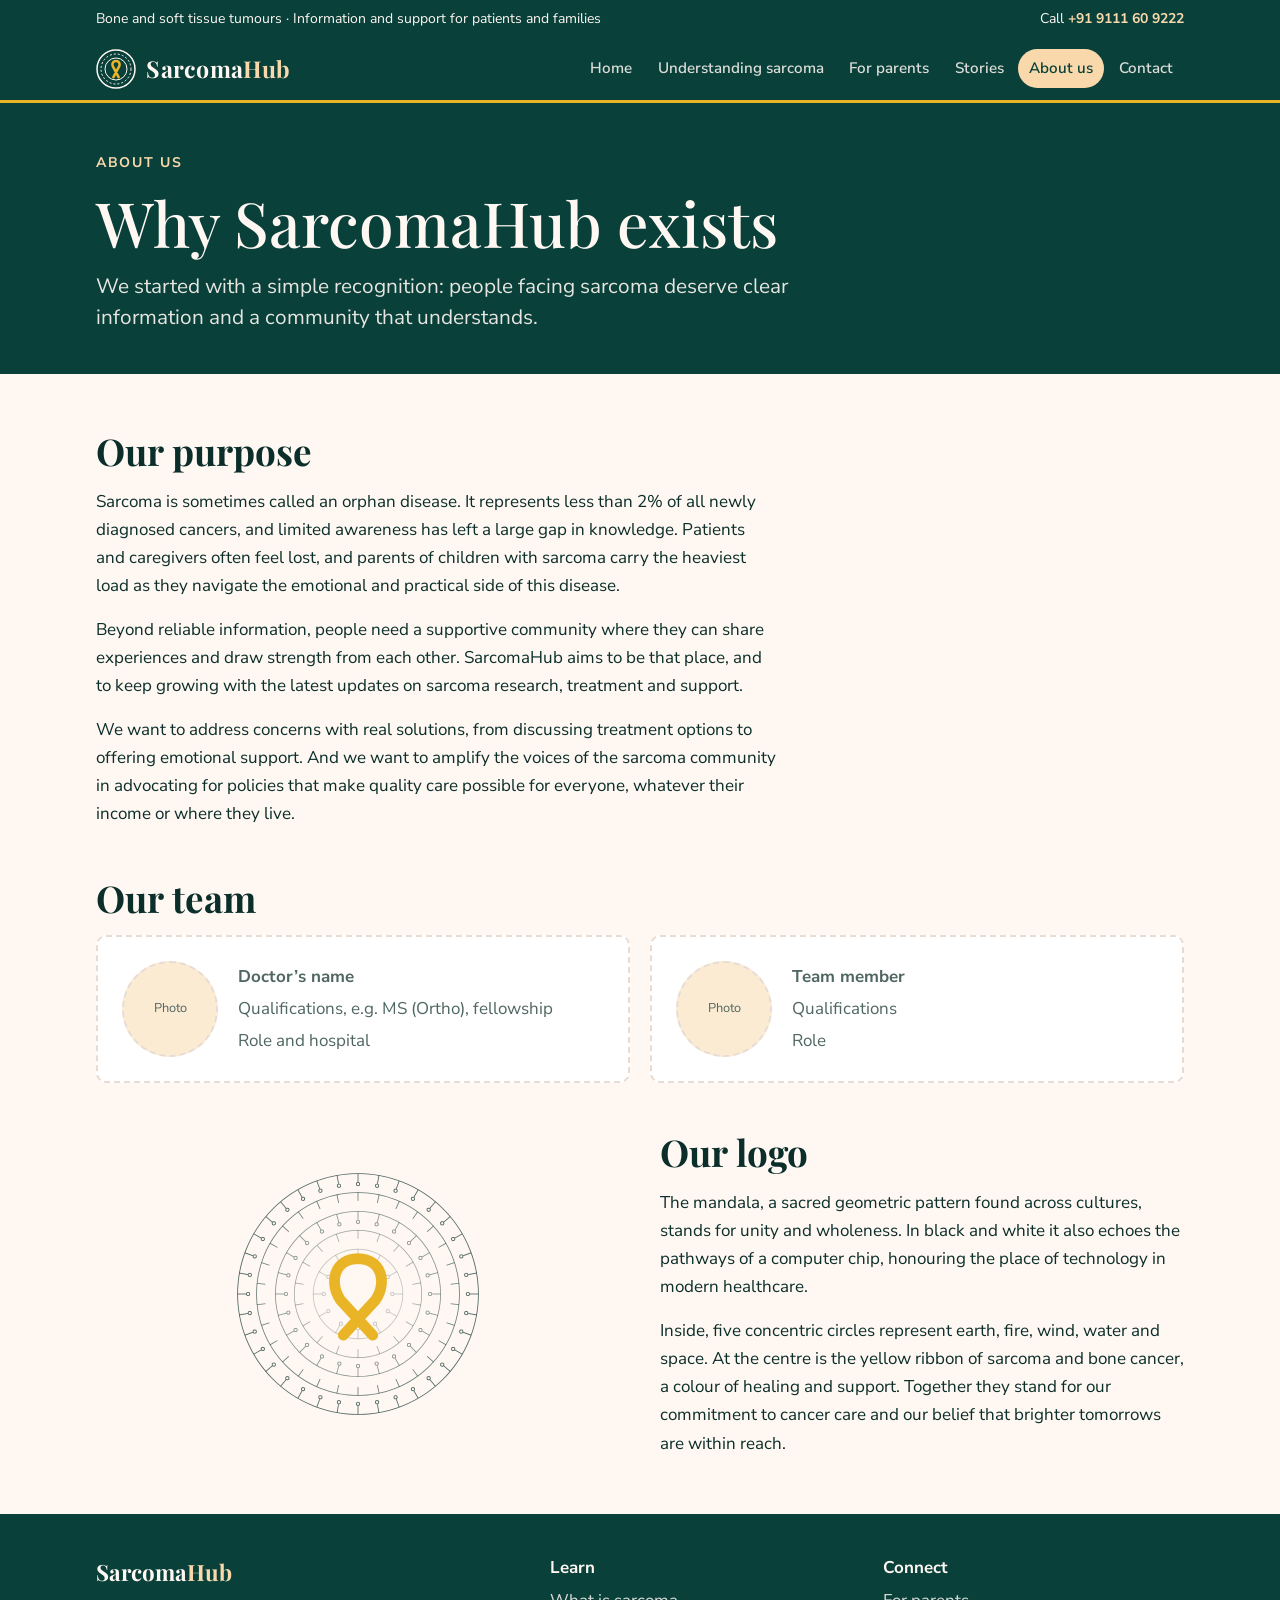
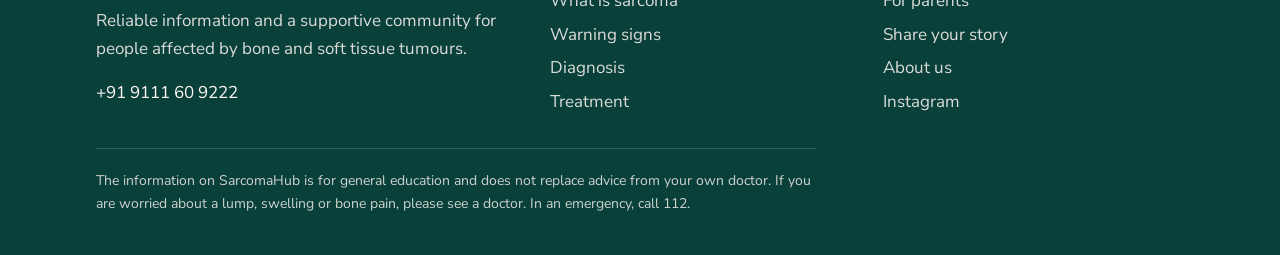
==== about/index.html @ d6d9009a "Rebuild SarcomaHub as a static site for Cloudflare Pages Six pages, SEO tags, sitemap, redirects fro" ====
<!doctype html>
<html lang="en-IN">
<head>
<meta charset="utf-8">
<meta name="viewport" content="width=device-width, initial-scale=1">
<title>About SarcomaHub</title>
<meta name="description" content="Why SarcomaHub exists, who runs it, and the meaning of our logo.">
<link rel="canonical" href="https://www.sarcomahub.com/about/">
<meta property="og:type" content="website">
<meta property="og:site_name" content="SarcomaHub">
<meta property="og:title" content="About SarcomaHub">
<meta property="og:description" content="Why SarcomaHub exists, who runs it, and the meaning of our logo.">
<meta property="og:url" content="https://www.sarcomahub.com/about/">
<meta name="twitter:card" content="summary">
<meta name="theme-color" content="#09403A">
<link rel="icon" href="/assets/favicon.svg" type="image/svg+xml">
<link rel="preconnect" href="https://fonts.googleapis.com">
<link rel="preconnect" href="https://fonts.gstatic.com" crossorigin>
<link rel="stylesheet" href="https://fonts.googleapis.com/css2?family=Playfair+Display:ital,wght@0,500;0,700;1,500&family=Nunito+Sans:opsz,wght@6..12,400;6..12,600;6..12,700&display=swap">
<link rel="stylesheet" href="/assets/style.css">
</head>
<body>
<a class="skip" href="#main">Skip to content</a>
<div class="topbar"><div class="wrap"><span>Bone and soft tissue tumours · Information and support for patients and families</span><span>Call <strong>+91 9111 60 9222</strong></span></div></div>
<header class="site">
  <div class="wrap">
    <a class="brand" href="/" aria-label="SarcomaHub home">
      <svg width="40" height="40" viewBox="0 0 40 40" aria-hidden="true">
        <circle cx="20" cy="20" r="19" fill="none" stroke="#FFF7F2" stroke-width="1.5"/>
        <circle cx="20" cy="20" r="15" fill="none" stroke="#FFF7F2" stroke-width="1" stroke-dasharray="2 2"/>
        <circle cx="20" cy="20" r="11" fill="none" stroke="#FFF7F2" stroke-width="1"/>
        <path d="M20 12c-3 0-4.2 2.6-3.3 5l5.9 11.2M20 12c3 0 4.2 2.6 3.3 5l-5.9 11.2" fill="none" stroke="#E9B425" stroke-width="2.6" stroke-linecap="round"/>
      </svg>
      <b>Sarcoma<span>Hub</span></b>
    </a>
    <button class="menu-btn" id="menuBtn" aria-expanded="false" aria-controls="mainNav">Menu</button>
    <nav class="main" id="mainNav" aria-label="Main">
      <a href="/">Home</a>
      <a href="/understanding-sarcoma/">Understanding sarcoma</a>
      <a href="/for-parents/">For parents</a>
      <a href="/stories/">Stories</a>
      <a href="/about/" aria-current="page">About us</a>
      <a href="/contact/">Contact</a>
    </nav>
  </div>
</header>
<main id="main">
<div class="pagehead"><div class="wrap">
    <span class="eyebrow">About us</span>
    <h1>Why SarcomaHub exists</h1>
    <p>We started with a simple recognition: people facing sarcoma deserve clear information and a community that understands.</p>
  </div></div>
  <section class="band"><div class="wrap stack" style="gap:3rem">
    <div class="stack read">
      <h2>Our purpose</h2>
      <p>Sarcoma is sometimes called an orphan disease. It represents less than 2% of all newly diagnosed cancers, and limited awareness has left a large gap in knowledge. Patients and caregivers often feel lost, and parents of children with sarcoma carry the heaviest load as they navigate the emotional and practical side of this disease.</p>
      <p>Beyond reliable information, people need a supportive community where they can share experiences and draw strength from each other. SarcomaHub aims to be that place, and to keep growing with the latest updates on sarcoma research, treatment and support.</p>
      <p>We want to address concerns with real solutions, from discussing treatment options to offering emotional support. And we want to amplify the voices of the sarcoma community in advocating for policies that make quality care possible for everyone, whatever their income or where they live.</p>
    </div>
    <div class="stack">
      <h2>Our team</h2>
      <div class="grid g2">
        <div class="placeholder person"><div class="avatar">Photo</div><div class="stack" style="gap:.25rem"><b>Doctor’s name</b><span>Qualifications, e.g. MS (Ortho), fellowship</span><span>Role and hospital</span></div></div>
        <div class="placeholder person"><div class="avatar">Photo</div><div class="stack" style="gap:.25rem"><b>Team member</b><span>Qualifications</span><span>Role</span></div></div>
      </div>
    </div>
    <div class="grid g2" style="align-items:center;gap:2.5rem">
      <canvas id="mandala2" width="560" height="560" style="width:100%;max-width:280px;aspect-ratio:1;justify-self:center" aria-hidden="true"></canvas>
      <div class="stack read">
        <h2>Our logo</h2>
        <p>The mandala, a sacred geometric pattern found across cultures, stands for unity and wholeness. In black and white it also echoes the pathways of a computer chip, honouring the place of technology in modern healthcare.</p>
        <p>Inside, five concentric circles represent earth, fire, wind, water and space. At the centre is the yellow ribbon of sarcoma and bone cancer, a colour of healing and support. Together they stand for our commitment to cancer care and our belief that brighter tomorrows are within reach.</p>
      </div>
    </div>
  </div></section>
</main>
<footer>
  <div class="wrap">
    <div class="stack">
      <b style="font-family:var(--display);font-size:1.4rem">Sarcoma<span style="color:var(--peach)">Hub</span></b>
      <p style="opacity:.85;max-width:40ch">Reliable information and a supportive community for people affected by bone and soft tissue tumours.</p>
      <p>+91 9111 60 9222</p>
    </div>
    <div class="links"><b>Learn</b><a href="/understanding-sarcoma/">What is sarcoma</a><a href="/understanding-sarcoma/#learn-signs">Warning signs</a><a href="/understanding-sarcoma/#learn-diagnosis">Diagnosis</a><a href="/understanding-sarcoma/#learn-treatment">Treatment</a></div>
    <div class="links"><b>Connect</b><a href="/for-parents/">For parents</a><a href="/stories/">Share your story</a><a href="/about/">About us</a><a href="https://instagram.com/sarcomahub/" target="_blank" rel="noopener">Instagram</a></div>
    <p class="disclaimer">The information on SarcomaHub is for general education and does not replace advice from your own doctor. If you are worried about a lump, swelling or bone pain, please see a doctor. In an emergency, call 112.</p>
  </div>
</footer>
<script src="/assets/site.js" defer></script>
</body>
</html>
---- assets/style.css ----
/* Layout: a calm editorial site. Deep-teal masthead, cream reading surface, one ribbon-yellow thread running through key moments. Single centered column (~68ch) for reading, wider grids for navigation. */
:root{
  --bg:#FFF7F2; --surface:#FFFFFF; --ink:#0B2E2A; --muted:#4F6662; --line:#E7DCD3;
  --teal:#09403A; --teal-2:#0F5A51; --on-teal:#FFF7F2; --peach:#F9D9AB; --peach-soft:#FCEBD3;
  --sky:#97BCC8; --ribbon:#E9B425; --ribbon-ink:#5A4300; --warn-bg:#FFF1D6;
  --display:"Playfair Display", Georgia, "Times New Roman", serif;
  --body:"Nunito Sans", "Segoe UI", system-ui, -apple-system, sans-serif;
  --step--1:.875rem; --step-0:1.0625rem; --step-1:1.3rem; --step-2:1.7rem; --step-3:2.3rem; --step-4:clamp(2.4rem,5.5vw,3.9rem);
  --r:10px;
}
@media (prefers-color-scheme: dark){ :root:not([data-theme="light"]){
  --bg:#0A1F1C; --surface:#10302B; --ink:#F3EBE3; --muted:#A9BDB8; --line:#1F453F;
  --teal:#06332E; --teal-2:#1A6157; --on-teal:#FFF7F2; --peach:#F2C98F; --peach-soft:#2B3A2F;
  --sky:#8FB8C5; --ribbon:#F0C343; --ribbon-ink:#F7DD8E; --warn-bg:#2E2A17; color-scheme:dark }}
:root[data-theme="dark"]{
  --bg:#0A1F1C; --surface:#10302B; --ink:#F3EBE3; --muted:#A9BDB8; --line:#1F453F;
  --teal:#06332E; --teal-2:#1A6157; --on-teal:#FFF7F2; --peach:#F2C98F; --peach-soft:#2B3A2F;
  --sky:#8FB8C5; --ribbon:#F0C343; --ribbon-ink:#F7DD8E; --warn-bg:#2E2A17; color-scheme:dark }

*{box-sizing:border-box}
html{-webkit-text-size-adjust:100%}
body{margin:0}
img{max-width:100%}
[hidden]{display:none!important}
body{background:var(--bg);color:var(--ink);font-family:var(--body);font-size:var(--step-0);line-height:1.65}
body::before{content:"";position:fixed;inset:0 0 auto;height:env(safe-area-inset-top,0px);z-index:10;background:var(--teal)}
a{color:inherit}
:focus-visible{outline:3px solid var(--ribbon);outline-offset:2px;border-radius:4px}
h1,h2,h3{font-family:var(--display);font-weight:700;line-height:1.15;text-wrap:balance;margin:0}
h2{font-size:var(--step-3)} h3{font-size:var(--step-1)}
p{margin:0}
.wrap{max-width:1120px;margin:0 auto;padding-left:max(16px,env(safe-area-inset-left,0px));padding-right:max(16px,env(safe-area-inset-right,0px))}
.read{max-width:68ch}
.stack{display:flex;flex-direction:column;gap:1rem}
.eyebrow{font-size:var(--step--1);font-weight:700;letter-spacing:.12em;text-transform:uppercase;color:var(--teal-2)}
@media (prefers-color-scheme: dark){:root:not([data-theme="light"]) .eyebrow{color:var(--peach)}}
:root[data-theme="dark"] .eyebrow{color:var(--peach)}
.muted{color:var(--muted)}

/* Masthead */
.topbar{background:var(--teal);color:var(--on-teal);font-size:var(--step--1)}
.topbar .wrap{display:flex;flex-wrap:wrap;gap:.25rem 1.25rem;justify-content:space-between;padding-block:.45rem}
.topbar strong{color:var(--peach)}
header.site{position:sticky;top:env(safe-area-inset-top,0px);z-index:5;background:var(--teal);color:var(--on-teal);border-bottom:3px solid var(--ribbon)}
header.site .wrap{display:flex;align-items:center;gap:1rem;padding-block:.7rem}
.brand{display:flex;align-items:center;gap:.65rem;text-decoration:none;margin-right:auto}
.brand b{font-family:var(--display);font-size:1.45rem;font-weight:700;letter-spacing:.01em}
.brand b span{color:var(--peach)}
nav.main{display:flex;gap:.2rem;flex-wrap:wrap}
nav.main a{text-decoration:none;padding:.45rem .7rem;border-radius:999px;font-weight:600;font-size:.95rem;color:var(--on-teal);opacity:.86}
nav.main a:hover{opacity:1;background:rgba(255,255,255,.08)}
nav.main a[aria-current="page"]{background:var(--peach);color:#09403A;opacity:1}
.menu-btn{display:none;background:none;border:1px solid rgba(255,255,255,.35);color:var(--on-teal);border-radius:8px;padding:.4rem .7rem;font:inherit;font-weight:700;cursor:pointer}
@media (max-width:860px){
  .menu-btn{display:block}
  nav.main{display:none;position:absolute;left:0;right:0;top:100%;background:var(--teal);flex-direction:column;padding:.5rem max(16px,env(safe-area-inset-right,0px)) 1rem max(16px,env(safe-area-inset-left,0px));border-bottom:3px solid var(--ribbon)}
  nav.main.open{display:flex}
  nav.main a{padding:.7rem .8rem}
}

/* Buttons */
.btn{display:inline-flex;align-items:center;gap:.5rem;padding:.8rem 1.25rem;border-radius:999px;font-weight:700;text-decoration:none;border:2px solid transparent;cursor:pointer;font:inherit;font-weight:700}
.btn.primary{background:var(--peach);color:#09403A}
.btn.primary:hover{background:#FBE3C0}
.btn.ghost{border-color:currentColor;background:transparent;color:inherit}
.btn.dark{background:var(--teal);color:var(--on-teal)}
.row{display:flex;flex-wrap:wrap;gap:.75rem;align-items:center}

/* Hero */
.hero{background:var(--teal);color:var(--on-teal);position:relative;overflow:hidden}
.hero .wrap{display:grid;grid-template-columns:1.25fr .75fr;gap:2.5rem;align-items:center;padding-block:4rem 4.5rem}
.hero h1{font-size:var(--step-4);font-weight:500;letter-spacing:-.01em}
.hero h1 em{font-style:italic;color:var(--peach)}
.hero .lede{font-size:var(--step-1);line-height:1.5;max-width:34ch;opacity:.92}
.hero canvas{width:100%;max-width:340px;aspect-ratio:1;justify-self:center}
@media (max-width:760px){.hero .wrap{grid-template-columns:1fr;padding-block:2.5rem 3rem}.hero canvas{max-width:200px;order:-1}}

section.band{padding-block:3.5rem}
section.band.alt{background:var(--peach-soft)}
.grid{display:grid;gap:1.25rem}
.g3{grid-template-columns:repeat(3,minmax(0,1fr))}
.g2{grid-template-columns:repeat(2,minmax(0,1fr))}
@media (max-width:860px){.g3{grid-template-columns:repeat(2,minmax(0,1fr))}}
@media (max-width:600px){.g3,.g2{grid-template-columns:1fr}}

.path{display:flex;flex-direction:column;gap:.6rem;padding:1.5rem;background:var(--surface);border:1px solid var(--line);border-radius:var(--r);text-decoration:none;min-width:0;transition:border-color .15s, transform .15s}
.path:hover{border-color:var(--teal-2);transform:translateY(-2px)}
.path .who{font-size:var(--step--1);font-weight:700;color:var(--muted);text-transform:uppercase;letter-spacing:.1em}
.path .go{margin-top:auto;font-weight:700;color:var(--teal-2)}
@media (prefers-color-scheme: dark){:root:not([data-theme="light"]) .path .go{color:var(--peach)}}
:root[data-theme="dark"] .path .go{color:var(--peach)}

/* Warning signs: the one loud element */
.signs{background:var(--warn-bg);border:2px solid var(--ribbon);border-radius:var(--r);padding:clamp(1.25rem,3vw,2.25rem);display:grid;grid-template-columns:auto 1fr;gap:1.5rem 2rem;align-items:start}
.signs .big{font-family:var(--display);font-size:clamp(3.5rem,9vw,5.5rem);line-height:.9;color:var(--ribbon-ink)}
.signs .big small{display:block;font-family:var(--body);font-size:var(--step--1);letter-spacing:.1em;text-transform:uppercase;font-weight:700;margin-top:1rem;line-height:1.3}
.signs ul{margin:0;padding-left:1.1rem;display:grid;gap:.35rem}
@media (max-width:600px){.signs{grid-template-columns:1fr}}

.callout{border-left:4px solid var(--ribbon);padding:.25rem 0 .25rem 1.1rem}
.quote{font-family:var(--display);font-style:italic;font-size:var(--step-2);line-height:1.35;max-width:30ch}

/* Info page */
.subnav{display:flex;gap:.5rem;flex-wrap:wrap;margin-block:1.5rem 0}
.subnav a{font-size:.95rem;padding:.4rem .85rem;border:1px solid var(--line);border-radius:999px;text-decoration:none;background:var(--surface)}
.subnav a:hover{border-color:var(--teal-2)}
article.info{display:flex;flex-direction:column;gap:3rem}
article.info section{display:flex;flex-direction:column;gap:1rem;scroll-margin-top:5.5rem}
.types{display:grid;grid-template-columns:repeat(2,minmax(0,1fr));gap:1rem}
@media (max-width:600px){.types{grid-template-columns:1fr}}
.type{background:var(--surface);border:1px solid var(--line);border-radius:var(--r);padding:1.1rem 1.25rem;min-width:0}
.type h4{margin:0 0 .25rem;font-size:1.05rem}
.type p{font-size:.97rem;color:var(--muted)}
ol.steps{list-style:none;margin:0;padding:0;display:flex;flex-direction:column;gap:0;counter-reset:s}
ol.steps li{counter-increment:s;display:grid;grid-template-columns:2.6rem 1fr;gap:1rem;padding-bottom:1.25rem;position:relative}
ol.steps li::before{content:counter(s);width:2.6rem;height:2.6rem;border-radius:50%;background:var(--teal);color:var(--on-teal);display:grid;place-items:center;font-weight:700;font-family:var(--display);font-size:1.15rem}
ol.steps li:not(:last-child)::after{content:"";position:absolute;left:1.27rem;top:2.8rem;bottom:.2rem;width:2px;background:var(--line)}
ol.steps b{display:block}
table.tx{width:100%;border-collapse:collapse;font-size:.97rem}
.tablewrap{overflow-x:auto;border:1px solid var(--line);border-radius:var(--r);background:var(--surface)}
table.tx th,table.tx td{text-align:left;padding:.8rem 1rem;border-bottom:1px solid var(--line);vertical-align:top}
table.tx th{font-size:var(--step--1);letter-spacing:.08em;text-transform:uppercase;color:var(--muted)}
table.tx tr:last-child td{border-bottom:0}

.faq details{border-bottom:1px solid var(--line);padding-block:.9rem}
.faq summary{cursor:pointer;font-weight:700;list-style:none;display:flex;justify-content:space-between;gap:1rem}
.faq summary::after{content:"+";font-size:1.3rem;line-height:1;color:var(--teal-2)}
.faq details[open] summary::after{content:"–"}
.faq details p{margin-top:.6rem;color:var(--muted)}

.placeholder{border:2px dashed var(--line);border-radius:var(--r);padding:1.5rem;color:var(--muted);background:var(--surface)}
.person{display:grid;grid-template-columns:96px 1fr;gap:1.25rem;align-items:center}
.avatar{width:96px;height:96px;border-radius:50%;background:var(--peach-soft);border:2px dashed var(--line);display:grid;place-items:center;font-size:.8rem;color:var(--muted);text-align:center}

form.contact{display:grid;gap:1rem;background:var(--surface);border:1px solid var(--line);border-radius:var(--r);padding:1.5rem}
form.contact label{display:grid;gap:.35rem;font-weight:600;font-size:.95rem}
form.contact input,form.contact select,form.contact textarea{font:inherit;padding:.7rem .85rem;border:1px solid var(--line);border-radius:8px;background:var(--bg);color:var(--ink);width:100%}
form.contact textarea{min-height:130px;resize:vertical}
.note{font-size:var(--step--1);color:var(--muted)}
.ok{background:var(--peach-soft);border-radius:8px;padding:.9rem 1rem}
.phone{font-family:var(--display);font-size:var(--step-2);user-select:all}

footer{background:var(--teal);color:var(--on-teal);margin-top:0}
footer .wrap{padding-block:2.5rem;display:grid;grid-template-columns:1.4fr 1fr 1fr;gap:2rem}
footer a{text-decoration:none;opacity:.85} footer a:hover{opacity:1;text-decoration:underline}
footer .links{display:grid;gap:.35rem}
footer .disclaimer{grid-column:1/-1;border-top:1px solid rgba(255,255,255,.18);padding-top:1.25rem;font-size:var(--step--1);opacity:.8;max-width:90ch}
@media (max-width:760px){footer .wrap{grid-template-columns:1fr}}

@media (prefers-reduced-motion:reduce){.path{transition:none}}
.pagehead{background:var(--teal);color:var(--on-teal)}
.pagehead .wrap{padding-block:3rem 2.5rem;display:flex;flex-direction:column;gap:.8rem}
.pagehead h1{font-size:var(--step-4);font-weight:500}
.pagehead p{max-width:60ch;font-size:var(--step-1);line-height:1.5;opacity:.9}
.pagehead .eyebrow{color:var(--peach)}

.formmsg{border-radius:8px;padding:.9rem 1rem}.formmsg.ok{background:var(--peach-soft)}.formmsg.err{background:var(--warn-bg)}
.skip{position:absolute;left:-999px;top:0;background:var(--peach);color:#09403A;padding:.6rem 1rem;z-index:20}.skip:focus{left:16px}
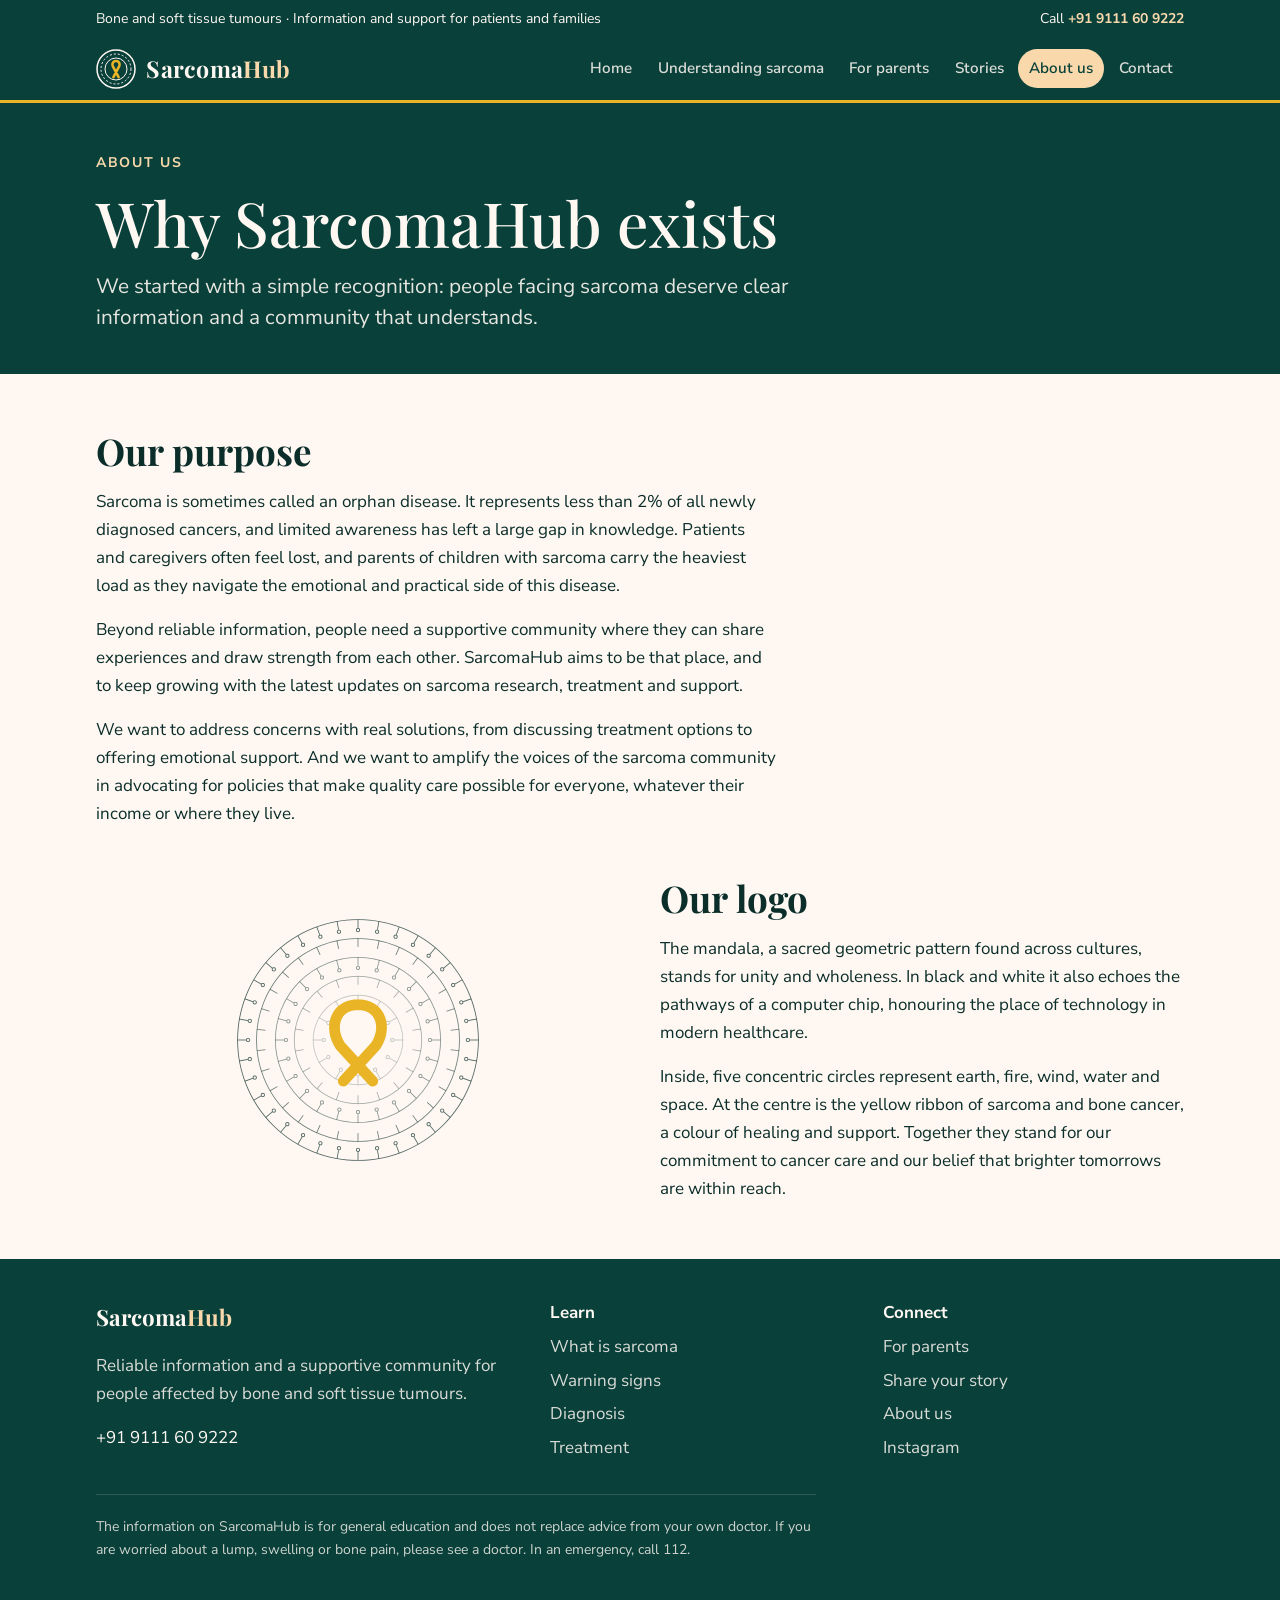
==== commit 6c7c4235: "Hide placeholder sections until real details are added Team, stories, parents' local support, contac" ====
--- a/about/index.html
+++ b/about/index.html
@@ -57,7 +57,7 @@
       <p>Beyond reliable information, people need a supportive community where they can share experiences and draw strength from each other. SarcomaHub aims to be that place, and to keep growing with the latest updates on sarcoma research, treatment and support.</p>
       <p>We want to address concerns with real solutions, from discussing treatment options to offering emotional support. And we want to amplify the voices of the sarcoma community in advocating for policies that make quality care possible for everyone, whatever their income or where they live.</p>
     </div>
-    <div class="stack">
+    <div class="stack" hidden data-todo="team details">
       <h2>Our team</h2>
       <div class="grid g2">
         <div class="placeholder person"><div class="avatar">Photo</div><div class="stack" style="gap:.25rem"><b>Doctor’s name</b><span>Qualifications, e.g. MS (Ortho), fellowship</span><span>Role and hospital</span></div></div>
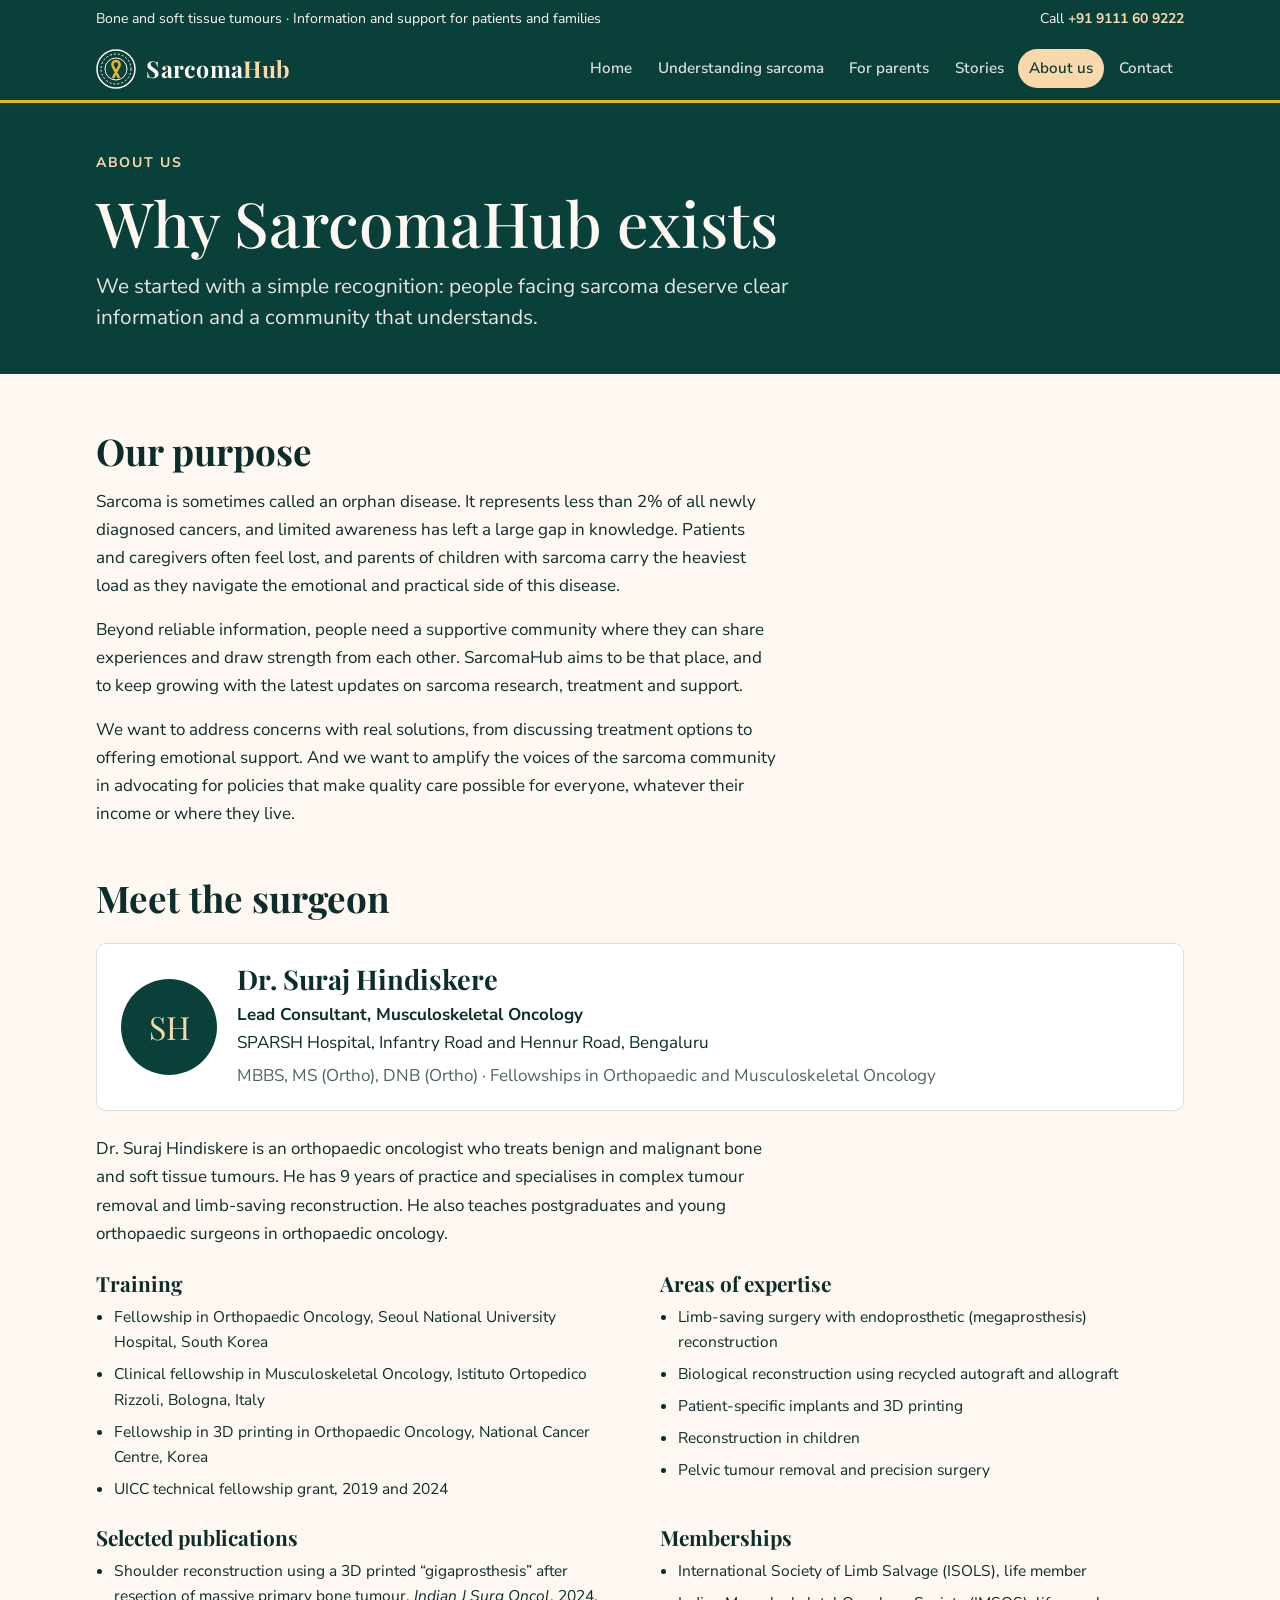
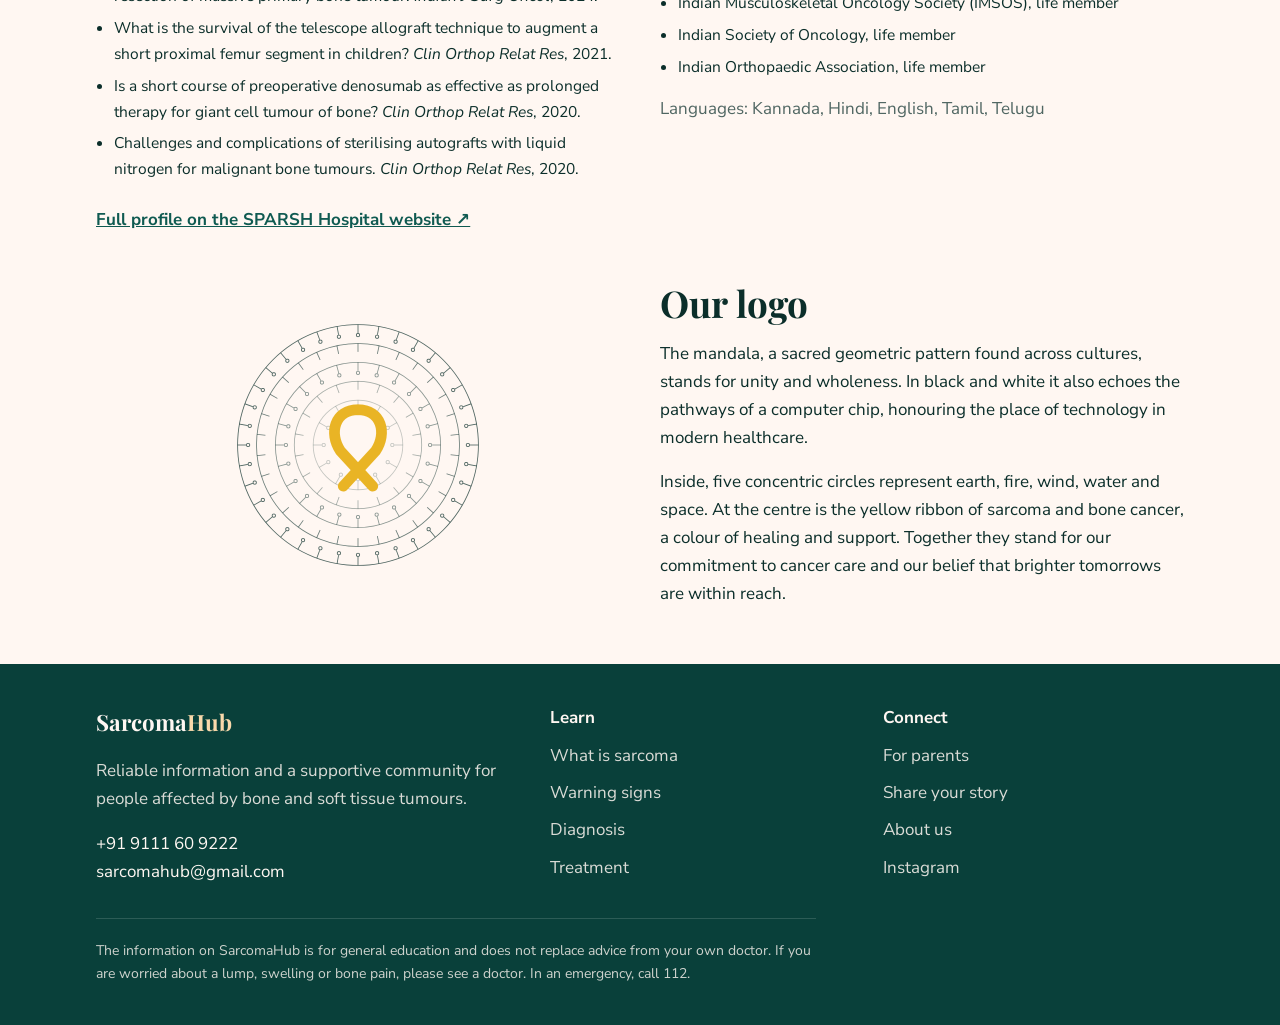
==== commit 04c1165f: "Add surgeon profile, contact details and hide site from search for now About: Dr. Suraj Hindiskere's" ====
--- a/about/index.html
+++ b/about/index.html
@@ -3,6 +3,7 @@
 <head>
 <meta charset="utf-8">
 <meta name="viewport" content="width=device-width, initial-scale=1">
+<meta name="robots" content="noindex"><!-- remove when ready for Google -->
 <title>About SarcomaHub</title>
 <meta name="description" content="Why SarcomaHub exists, who runs it, and the meaning of our logo.">
 <link rel="canonical" href="https://www.sarcomahub.com/about/">
@@ -57,13 +58,59 @@
       <p>Beyond reliable information, people need a supportive community where they can share experiences and draw strength from each other. SarcomaHub aims to be that place, and to keep growing with the latest updates on sarcoma research, treatment and support.</p>
       <p>We want to address concerns with real solutions, from discussing treatment options to offering emotional support. And we want to amplify the voices of the sarcoma community in advocating for policies that make quality care possible for everyone, whatever their income or where they live.</p>
     </div>
-    <div class="stack" hidden data-todo="team details">
-      <h2>Our team</h2>
-      <div class="grid g2">
-        <div class="placeholder person"><div class="avatar">Photo</div><div class="stack" style="gap:.25rem"><b>Doctor’s name</b><span>Qualifications, e.g. MS (Ortho), fellowship</span><span>Role and hospital</span></div></div>
-        <div class="placeholder person"><div class="avatar">Photo</div><div class="stack" style="gap:.25rem"><b>Team member</b><span>Qualifications</span><span>Role</span></div></div>
+    <section class="stack" id="surgeon" style="gap:1.5rem">
+      <h2>Meet the surgeon</h2>
+      <div class="person-card">
+        <div class="avatar big" aria-hidden="true">SH</div>
+        <div class="stack" style="gap:.35rem;min-width:0">
+          <h3 style="font-size:var(--step-2)">Dr. Suraj Hindiskere</h3>
+          <p><b>Lead Consultant, Musculoskeletal Oncology</b><br>SPARSH Hospital, Infantry Road and Hennur Road, Bengaluru</p>
+          <p class="muted">MBBS, MS (Ortho), DNB (Ortho) · Fellowships in Orthopaedic and Musculoskeletal Oncology</p>
+        </div>
       </div>
-    </div>
+      <p class="read">Dr. Suraj Hindiskere is an orthopaedic oncologist who treats benign and malignant bone and soft tissue tumours. He has 9 years of practice and specialises in complex tumour removal and limb-saving reconstruction. He also teaches postgraduates and young orthopaedic surgeons in orthopaedic oncology.</p>
+      <div class="grid g2" style="gap:1.5rem 2.5rem">
+        <div class="stack" style="gap:.5rem">
+          <h3>Training</h3>
+          <ul class="facts">
+            <li>Fellowship in Orthopaedic Oncology, Seoul National University Hospital, South Korea</li>
+            <li>Clinical fellowship in Musculoskeletal Oncology, Istituto Ortopedico Rizzoli, Bologna, Italy</li>
+            <li>Fellowship in 3D printing in Orthopaedic Oncology, National Cancer Centre, Korea</li>
+            <li>UICC technical fellowship grant, 2019 and 2024</li>
+          </ul>
+        </div>
+        <div class="stack" style="gap:.5rem">
+          <h3>Areas of expertise</h3>
+          <ul class="facts">
+            <li>Limb-saving surgery with endoprosthetic (megaprosthesis) reconstruction</li>
+            <li>Biological reconstruction using recycled autograft and allograft</li>
+            <li>Patient-specific implants and 3D printing</li>
+            <li>Reconstruction in children</li>
+            <li>Pelvic tumour removal and precision surgery</li>
+          </ul>
+        </div>
+        <div class="stack" style="gap:.5rem">
+          <h3>Selected publications</h3>
+          <ul class="facts">
+            <li>Shoulder reconstruction using a 3D printed “gigaprosthesis” after resection of massive primary bone tumour. <i>Indian J Surg Oncol</i>, 2024.</li>
+            <li>What is the survival of the telescope allograft technique to augment a short proximal femur segment in children? <i>Clin Orthop Relat Res</i>, 2021.</li>
+            <li>Is a short course of preoperative denosumab as effective as prolonged therapy for giant cell tumour of bone? <i>Clin Orthop Relat Res</i>, 2020.</li>
+            <li>Challenges and complications of sterilising autografts with liquid nitrogen for malignant bone tumours. <i>Clin Orthop Relat Res</i>, 2020.</li>
+          </ul>
+        </div>
+        <div class="stack" style="gap:.5rem">
+          <h3>Memberships</h3>
+          <ul class="facts">
+            <li>International Society of Limb Salvage (ISOLS), life member</li>
+            <li>Indian Musculoskeletal Oncology Society (IMSOS), life member</li>
+            <li>Indian Society of Oncology, life member</li>
+            <li>Indian Orthopaedic Association, life member</li>
+          </ul>
+          <p class="muted" style="margin-top:.5rem">Languages: Kannada, Hindi, English, Tamil, Telugu</p>
+        </div>
+      </div>
+      <p><a class="textlink" href="https://www.sparshhospital.com/doctors/dr-suraj-hindiskere/" target="_blank" rel="noopener">Full profile on the SPARSH Hospital website ↗</a></p>
+    </section>
     <div class="grid g2" style="align-items:center;gap:2.5rem">
       <canvas id="mandala2" width="560" height="560" style="width:100%;max-width:280px;aspect-ratio:1;justify-self:center" aria-hidden="true"></canvas>
       <div class="stack read">
@@ -79,7 +126,7 @@
     <div class="stack">
       <b style="font-family:var(--display);font-size:1.4rem">Sarcoma<span style="color:var(--peach)">Hub</span></b>
       <p style="opacity:.85;max-width:40ch">Reliable information and a supportive community for people affected by bone and soft tissue tumours.</p>
-      <p>+91 9111 60 9222</p>
+      <p>+91 9111 60 9222<br>sarcomahub@gmail.com</p>
     </div>
     <div class="links"><b>Learn</b><a href="/understanding-sarcoma/">What is sarcoma</a><a href="/understanding-sarcoma/#learn-signs">Warning signs</a><a href="/understanding-sarcoma/#learn-diagnosis">Diagnosis</a><a href="/understanding-sarcoma/#learn-treatment">Treatment</a></div>
     <div class="links"><b>Connect</b><a href="/for-parents/">For parents</a><a href="/stories/">Share your story</a><a href="/about/">About us</a><a href="https://instagram.com/sarcomahub/" target="_blank" rel="noopener">Instagram</a></div>
--- a/assets/style.css
+++ b/assets/style.css
@@ -156,3 +156,13 @@
 
 .formmsg{border-radius:8px;padding:.9rem 1rem}.formmsg.ok{background:var(--peach-soft)}.formmsg.err{background:var(--warn-bg)}
 .skip{position:absolute;left:-999px;top:0;background:var(--peach);color:#09403A;padding:.6rem 1rem;z-index:20}.skip:focus{left:16px}
+
+.person-card{display:grid;grid-template-columns:auto 1fr;gap:1.25rem;align-items:center;background:var(--surface);border:1px solid var(--line);border-radius:var(--r);padding:1.25rem 1.5rem}
+.avatar.big{width:96px;height:96px;border:0;background:var(--teal);color:var(--peach);font-family:var(--display);font-size:2rem}
+ul.facts{margin:0;padding-left:1.1rem;display:grid;gap:.4rem;font-size:.97rem}
+.textlink{color:var(--teal-2);font-weight:700}
+.email{font-size:var(--step-1);user-select:all;word-break:break-all}
+.where{background:var(--surface);border:1px solid var(--line);border-radius:var(--r);padding:1.5rem}
+@media (prefers-color-scheme: dark){:root:not([data-theme="light"]) .textlink{color:var(--peach)}}
+:root[data-theme="dark"] .textlink{color:var(--peach)}
+@media (max-width:480px){.person-card{grid-template-columns:1fr}}
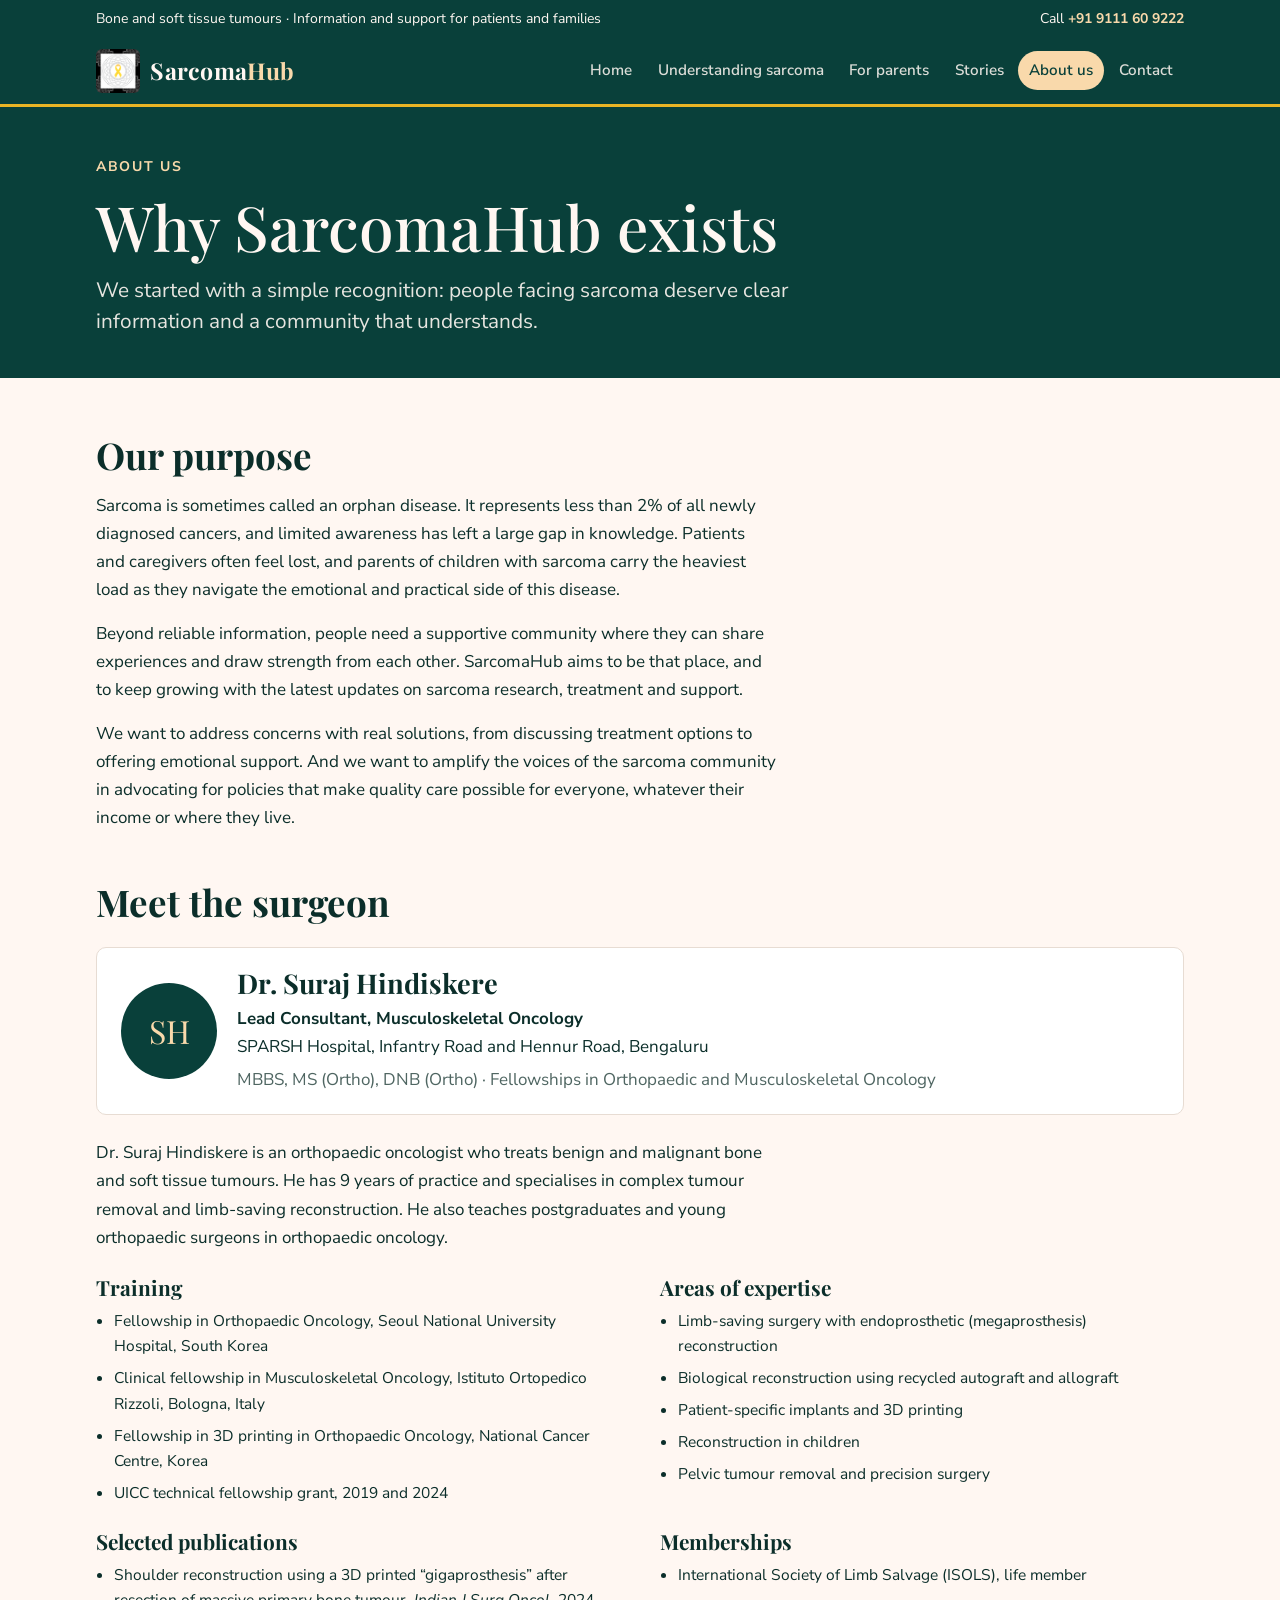
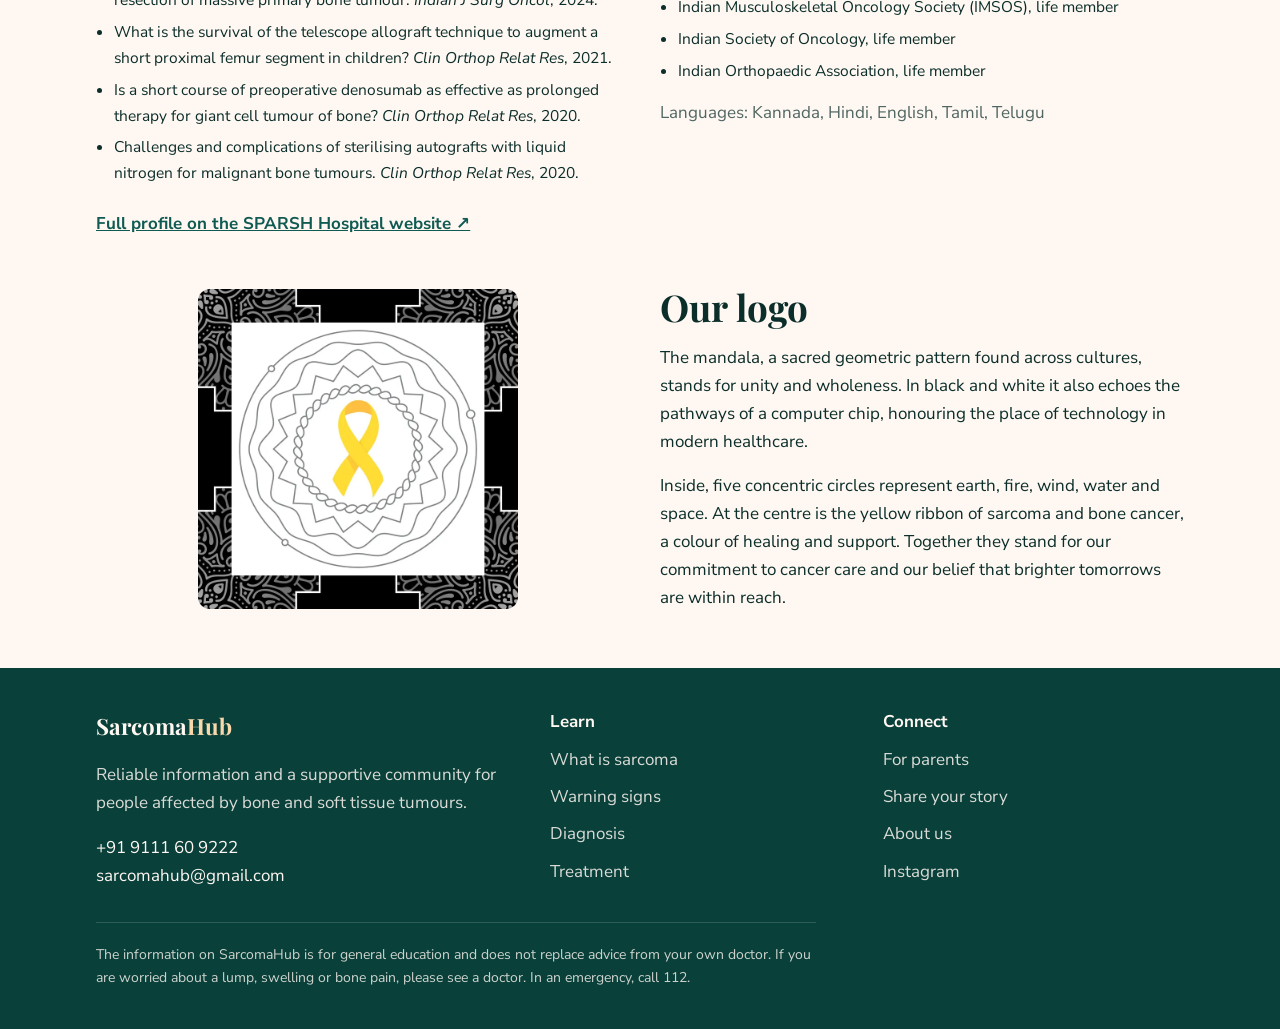
==== commit f08c8517: "Use Dr. Hindiskere's own mandala logo across the site Header logo, home hero, About page, favicon, A" ====
--- a/about/index.html
+++ b/about/index.html
@@ -12,9 +12,11 @@
 <meta property="og:title" content="About SarcomaHub">
 <meta property="og:description" content="Why SarcomaHub exists, who runs it, and the meaning of our logo.">
 <meta property="og:url" content="https://www.sarcomahub.com/about/">
-<meta name="twitter:card" content="summary">
+<meta name="twitter:card" content="summary_large_image">
 <meta name="theme-color" content="#09403A">
-<link rel="icon" href="/assets/favicon.svg" type="image/svg+xml">
+<link rel="icon" href="/assets/favicon-32.png" type="image/png" sizes="32x32">
+<link rel="apple-touch-icon" href="/assets/apple-touch-icon.png">
+<meta property="og:image" content="https://www.sarcomahub.com/assets/og-image.jpg">
 <link rel="preconnect" href="https://fonts.googleapis.com">
 <link rel="preconnect" href="https://fonts.gstatic.com" crossorigin>
 <link rel="stylesheet" href="https://fonts.googleapis.com/css2?family=Playfair+Display:ital,wght@0,500;0,700;1,500&family=Nunito+Sans:opsz,wght@6..12,400;6..12,600;6..12,700&display=swap">
@@ -26,12 +28,7 @@
 <header class="site">
   <div class="wrap">
     <a class="brand" href="/" aria-label="SarcomaHub home">
-      <svg width="40" height="40" viewBox="0 0 40 40" aria-hidden="true">
-        <circle cx="20" cy="20" r="19" fill="none" stroke="#FFF7F2" stroke-width="1.5"/>
-        <circle cx="20" cy="20" r="15" fill="none" stroke="#FFF7F2" stroke-width="1" stroke-dasharray="2 2"/>
-        <circle cx="20" cy="20" r="11" fill="none" stroke="#FFF7F2" stroke-width="1"/>
-        <path d="M20 12c-3 0-4.2 2.6-3.3 5l5.9 11.2M20 12c3 0 4.2 2.6 3.3 5l-5.9 11.2" fill="none" stroke="#E9B425" stroke-width="2.6" stroke-linecap="round"/>
-      </svg>
+      <img class="brand-logo" src="/assets/logo-96.png" width="44" height="44" alt="">
       <b>Sarcoma<span>Hub</span></b>
     </a>
     <button class="menu-btn" id="menuBtn" aria-expanded="false" aria-controls="mainNav">Menu</button>
@@ -112,7 +109,7 @@
       <p><a class="textlink" href="https://www.sparshhospital.com/doctors/dr-suraj-hindiskere/" target="_blank" rel="noopener">Full profile on the SPARSH Hospital website ↗</a></p>
     </section>
     <div class="grid g2" style="align-items:center;gap:2.5rem">
-      <canvas id="mandala2" width="560" height="560" style="width:100%;max-width:280px;aspect-ratio:1;justify-self:center" aria-hidden="true"></canvas>
+      <picture class="about-logo"><source srcset="/assets/logo-800.webp" type="image/webp"><img src="/assets/logo-800.jpg" width="800" height="800" alt="The SarcomaHub mandala logo" loading="lazy"></picture>
       <div class="stack read">
         <h2>Our logo</h2>
         <p>The mandala, a sacred geometric pattern found across cultures, stands for unity and wholeness. In black and white it also echoes the pathways of a computer chip, honouring the place of technology in modern healthcare.</p>
--- a/assets/style.css
+++ b/assets/style.css
@@ -72,8 +72,11 @@
 .hero h1{font-size:var(--step-4);font-weight:500;letter-spacing:-.01em}
 .hero h1 em{font-style:italic;color:var(--peach)}
 .hero .lede{font-size:var(--step-1);line-height:1.5;max-width:34ch;opacity:.92}
-.hero canvas{width:100%;max-width:340px;aspect-ratio:1;justify-self:center}
-@media (max-width:760px){.hero .wrap{grid-template-columns:1fr;padding-block:2.5rem 3rem}.hero canvas{max-width:200px;order:-1}}
+.hero-logo{display:block;width:100%;max-width:340px;justify-self:center}
+.hero-logo img,.about-logo img{display:block;width:100%;height:auto;border-radius:12px}
+.about-logo{display:block;width:100%;max-width:320px;justify-self:center}
+.brand-logo{border-radius:6px;display:block}
+@media (max-width:760px){.hero .wrap{grid-template-columns:1fr;padding-block:2.5rem 3rem}.hero-logo{max-width:200px;order:-1}}
 
 section.band{padding-block:3.5rem}
 section.band.alt{background:var(--peach-soft)}
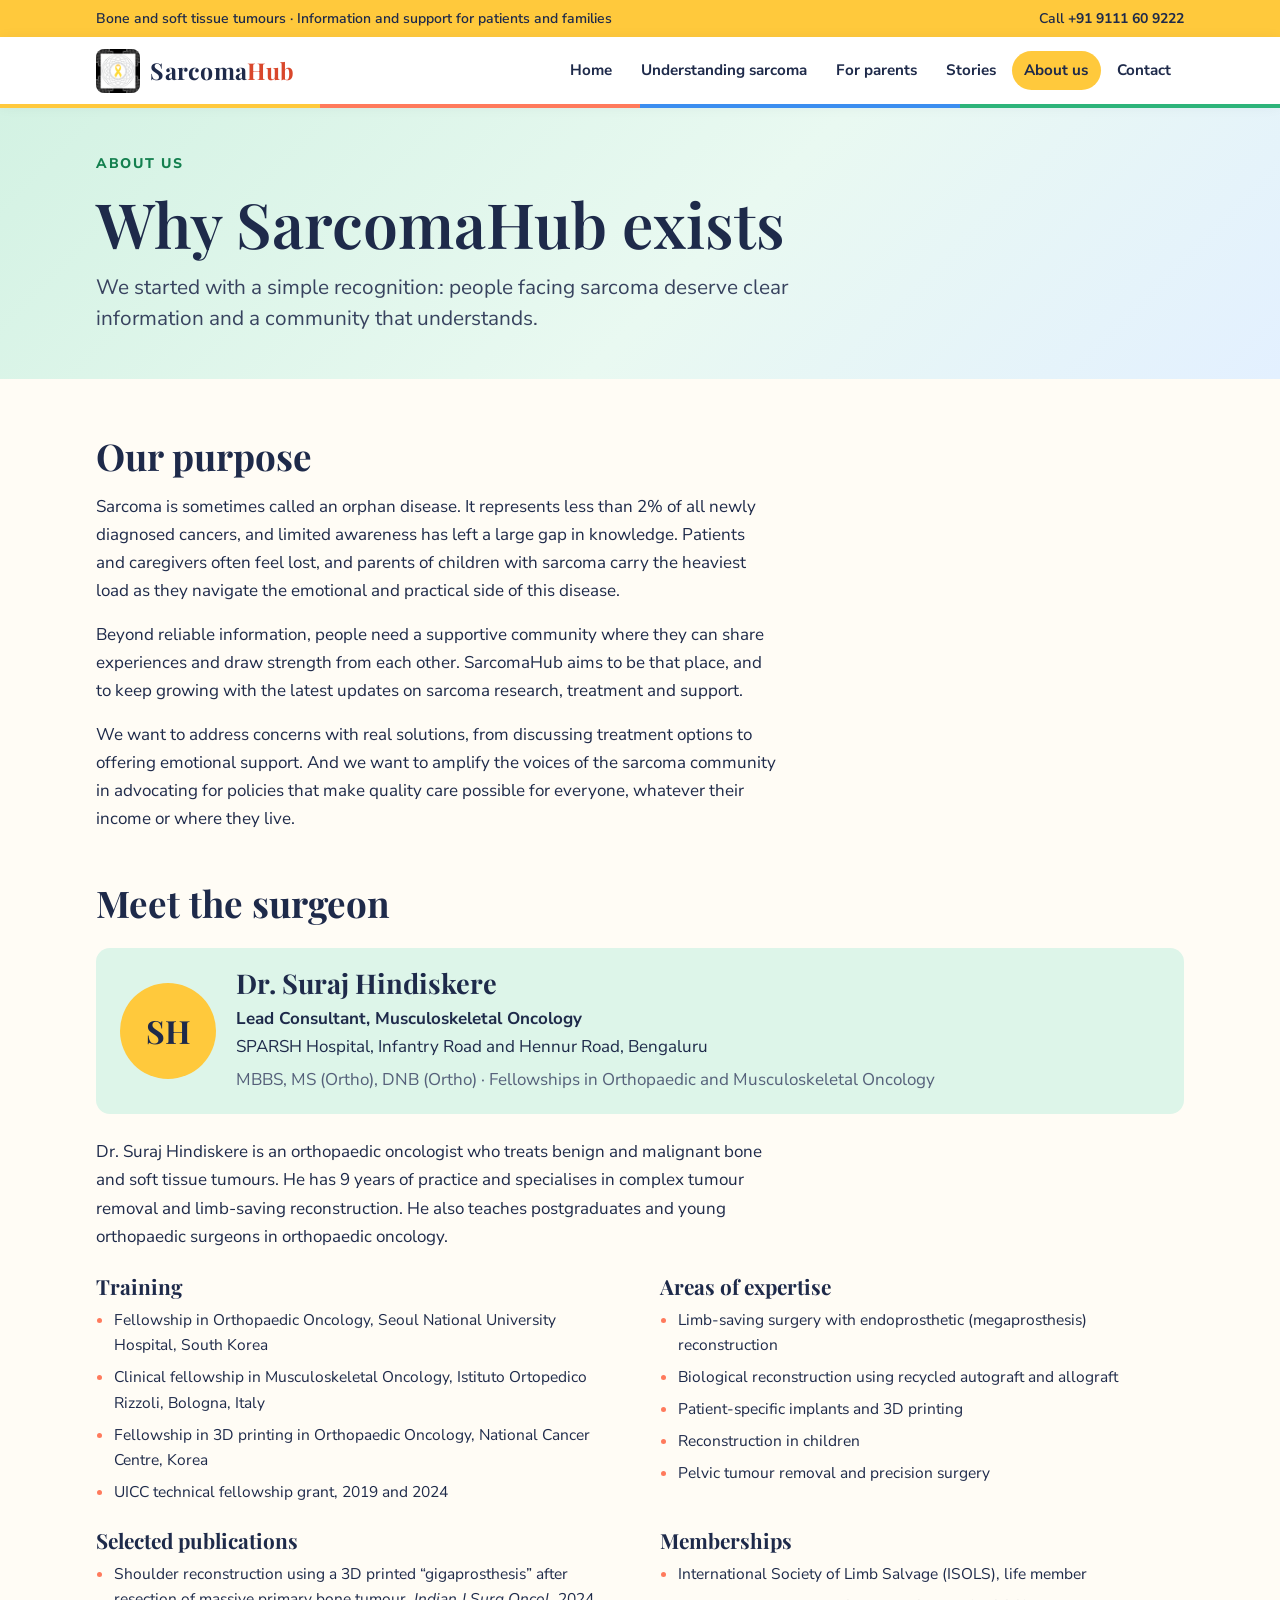
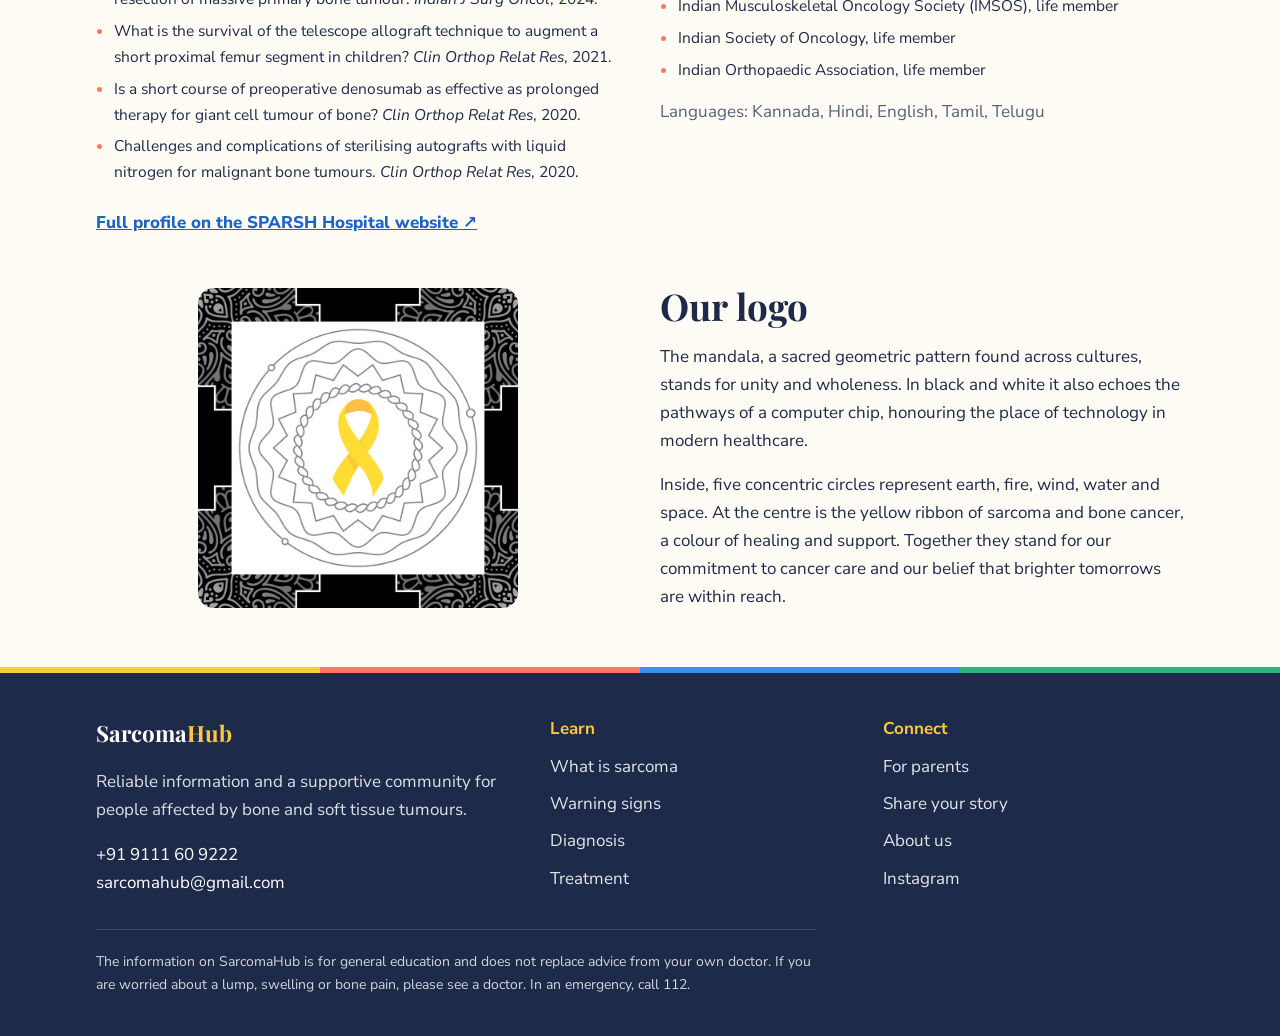
==== commit 66ba79f5: "Bright, colourful palette: sunshine, coral, sky and leaf Co-Authored-By: Claude Opus 5.5 <noreply@an" ====
--- a/about/index.html
+++ b/about/index.html
@@ -13,7 +13,7 @@
 <meta property="og:description" content="Why SarcomaHub exists, who runs it, and the meaning of our logo.">
 <meta property="og:url" content="https://www.sarcomahub.com/about/">
 <meta name="twitter:card" content="summary_large_image">
-<meta name="theme-color" content="#09403A">
+<meta name="theme-color" content="#FFC93C">
 <link rel="icon" href="/assets/favicon-32.png" type="image/png" sizes="32x32">
 <link rel="apple-touch-icon" href="/assets/apple-touch-icon.png">
 <meta property="og:image" content="https://www.sarcomahub.com/assets/og-image.jpg">
@@ -43,7 +43,7 @@
   </div>
 </header>
 <main id="main">
-<div class="pagehead"><div class="wrap">
+<div class="pagehead ph-leaf"><div class="wrap">
     <span class="eyebrow">About us</span>
     <h1>Why SarcomaHub exists</h1>
     <p>We started with a simple recognition: people facing sarcoma deserve clear information and a community that understands.</p>
--- a/assets/style.css
+++ b/assets/style.css
@@ -1,21 +1,19 @@
-/* Layout: a calm editorial site. Deep-teal masthead, cream reading surface, one ribbon-yellow thread running through key moments. Single centered column (~68ch) for reading, wider grids for navigation. */
+/* Layout: bright and hopeful. White masthead with a four-colour ribbon stripe, a sunrise hero, and soft colour-tinted sections (sky, coral, sun, leaf). Single centred column (~68ch) for reading, wider grids for navigation. Light theme only, by design. */
 :root{
-  --bg:#FFF7F2; --surface:#FFFFFF; --ink:#0B2E2A; --muted:#4F6662; --line:#E7DCD3;
-  --teal:#09403A; --teal-2:#0F5A51; --on-teal:#FFF7F2; --peach:#F9D9AB; --peach-soft:#FCEBD3;
-  --sky:#97BCC8; --ribbon:#E9B425; --ribbon-ink:#5A4300; --warn-bg:#FFF1D6;
+  color-scheme:light;
+  --bg:#FFFCF5; --surface:#FFFFFF; --ink:#1E2A4A; --muted:#55607A; --line:#EEE6D6;
+  --sun:#FFC93C; --sun-deep:#B87900; --sun-soft:#FFF4D0;
+  --coral:#FF7A5C; --coral-deep:#D9472B; --coral-soft:#FFE6DE;
+  --sky:#3B8EF0; --sky-deep:#1C63C7; --sky-soft:#E3F0FF;
+  --leaf:#2DB47A; --leaf-deep:#14804F; --leaf-soft:#DDF5E9;
+  --navy:#1E2A4A; --on-navy:#FFFFFF;
+  --peach:var(--sun); /* legacy name used in footer markup */
+  --rainbow:linear-gradient(90deg,var(--sun) 0 25%,var(--coral) 25% 50%,var(--sky) 50% 75%,var(--leaf) 75% 100%);
   --display:"Playfair Display", Georgia, "Times New Roman", serif;
   --body:"Nunito Sans", "Segoe UI", system-ui, -apple-system, sans-serif;
   --step--1:.875rem; --step-0:1.0625rem; --step-1:1.3rem; --step-2:1.7rem; --step-3:2.3rem; --step-4:clamp(2.4rem,5.5vw,3.9rem);
-  --r:10px;
+  --r:14px;
 }
-@media (prefers-color-scheme: dark){ :root:not([data-theme="light"]){
-  --bg:#0A1F1C; --surface:#10302B; --ink:#F3EBE3; --muted:#A9BDB8; --line:#1F453F;
-  --teal:#06332E; --teal-2:#1A6157; --on-teal:#FFF7F2; --peach:#F2C98F; --peach-soft:#2B3A2F;
-  --sky:#8FB8C5; --ribbon:#F0C343; --ribbon-ink:#F7DD8E; --warn-bg:#2E2A17; color-scheme:dark }}
-:root[data-theme="dark"]{
-  --bg:#0A1F1C; --surface:#10302B; --ink:#F3EBE3; --muted:#A9BDB8; --line:#1F453F;
-  --teal:#06332E; --teal-2:#1A6157; --on-teal:#FFF7F2; --peach:#F2C98F; --peach-soft:#2B3A2F;
-  --sky:#8FB8C5; --ribbon:#F0C343; --ribbon-ink:#F7DD8E; --warn-bg:#2E2A17; color-scheme:dark }
 
 *{box-sizing:border-box}
 html{-webkit-text-size-adjust:100%}
@@ -23,149 +21,165 @@
 img{max-width:100%}
 [hidden]{display:none!important}
 body{background:var(--bg);color:var(--ink);font-family:var(--body);font-size:var(--step-0);line-height:1.65}
-body::before{content:"";position:fixed;inset:0 0 auto;height:env(safe-area-inset-top,0px);z-index:10;background:var(--teal)}
+body::before{content:"";position:fixed;inset:0 0 auto;height:env(safe-area-inset-top,0px);z-index:10;background:var(--surface)}
 a{color:inherit}
-:focus-visible{outline:3px solid var(--ribbon);outline-offset:2px;border-radius:4px}
+:focus-visible{outline:3px solid var(--sky);outline-offset:2px;border-radius:4px}
 h1,h2,h3{font-family:var(--display);font-weight:700;line-height:1.15;text-wrap:balance;margin:0}
 h2{font-size:var(--step-3)} h3{font-size:var(--step-1)}
 p{margin:0}
 .wrap{max-width:1120px;margin:0 auto;padding-left:max(16px,env(safe-area-inset-left,0px));padding-right:max(16px,env(safe-area-inset-right,0px))}
 .read{max-width:68ch}
 .stack{display:flex;flex-direction:column;gap:1rem}
-.eyebrow{font-size:var(--step--1);font-weight:700;letter-spacing:.12em;text-transform:uppercase;color:var(--teal-2)}
-@media (prefers-color-scheme: dark){:root:not([data-theme="light"]) .eyebrow{color:var(--peach)}}
-:root[data-theme="dark"] .eyebrow{color:var(--peach)}
+.eyebrow{font-size:var(--step--1);font-weight:800;letter-spacing:.12em;text-transform:uppercase;color:var(--sky-deep)}
 .muted{color:var(--muted)}
 
 /* Masthead */
-.topbar{background:var(--teal);color:var(--on-teal);font-size:var(--step--1)}
+.topbar{background:var(--sun);color:var(--ink);font-size:var(--step--1);font-weight:600}
 .topbar .wrap{display:flex;flex-wrap:wrap;gap:.25rem 1.25rem;justify-content:space-between;padding-block:.45rem}
-.topbar strong{color:var(--peach)}
-header.site{position:sticky;top:env(safe-area-inset-top,0px);z-index:5;background:var(--teal);color:var(--on-teal);border-bottom:3px solid var(--ribbon)}
+.topbar strong{color:var(--ink)}
+header.site{position:sticky;top:env(safe-area-inset-top,0px);z-index:5;background:var(--surface);color:var(--ink);box-shadow:0 2px 14px rgba(30,42,74,.06)}
+header.site::after{content:"";position:absolute;left:0;right:0;bottom:-4px;height:4px;background:var(--rainbow)}
 header.site .wrap{display:flex;align-items:center;gap:1rem;padding-block:.7rem}
 .brand{display:flex;align-items:center;gap:.65rem;text-decoration:none;margin-right:auto}
 .brand b{font-family:var(--display);font-size:1.45rem;font-weight:700;letter-spacing:.01em}
-.brand b span{color:var(--peach)}
+.brand b span{color:var(--coral-deep)}
 nav.main{display:flex;gap:.2rem;flex-wrap:wrap}
-nav.main a{text-decoration:none;padding:.45rem .7rem;border-radius:999px;font-weight:600;font-size:.95rem;color:var(--on-teal);opacity:.86}
-nav.main a:hover{opacity:1;background:rgba(255,255,255,.08)}
-nav.main a[aria-current="page"]{background:var(--peach);color:#09403A;opacity:1}
-.menu-btn{display:none;background:none;border:1px solid rgba(255,255,255,.35);color:var(--on-teal);border-radius:8px;padding:.4rem .7rem;font:inherit;font-weight:700;cursor:pointer}
+nav.main a{text-decoration:none;padding:.45rem .8rem;border-radius:999px;font-weight:700;font-size:.95rem;color:var(--ink)}
+nav.main a:hover{background:var(--sky-soft)}
+nav.main a[aria-current="page"]{background:var(--sun);color:var(--ink)}
+.menu-btn{display:none;background:var(--sun-soft);border:0;color:var(--ink);border-radius:999px;padding:.5rem 1rem;font:inherit;font-weight:800;cursor:pointer}
 @media (max-width:860px){
   .menu-btn{display:block}
-  nav.main{display:none;position:absolute;left:0;right:0;top:100%;background:var(--teal);flex-direction:column;padding:.5rem max(16px,env(safe-area-inset-right,0px)) 1rem max(16px,env(safe-area-inset-left,0px));border-bottom:3px solid var(--ribbon)}
+  nav.main{display:none;position:absolute;left:0;right:0;top:calc(100% + 4px);background:var(--surface);flex-direction:column;padding:.5rem max(16px,env(safe-area-inset-right,0px)) 1rem max(16px,env(safe-area-inset-left,0px));box-shadow:0 12px 24px rgba(30,42,74,.12)}
   nav.main.open{display:flex}
-  nav.main a{padding:.7rem .8rem}
+  nav.main a{padding:.7rem .9rem}
 }
 
 /* Buttons */
-.btn{display:inline-flex;align-items:center;gap:.5rem;padding:.8rem 1.25rem;border-radius:999px;font-weight:700;text-decoration:none;border:2px solid transparent;cursor:pointer;font:inherit;font-weight:700}
-.btn.primary{background:var(--peach);color:#09403A}
-.btn.primary:hover{background:#FBE3C0}
+.btn{display:inline-flex;align-items:center;gap:.5rem;padding:.85rem 1.35rem;border-radius:999px;text-decoration:none;border:2px solid transparent;cursor:pointer;font:inherit;font-weight:800;transition:transform .15s, box-shadow .15s}
+.btn:hover{transform:translateY(-1px);box-shadow:0 6px 16px rgba(30,42,74,.12)}
+.btn.primary{background:var(--sun);color:var(--ink)}
 .btn.ghost{border-color:currentColor;background:transparent;color:inherit}
-.btn.dark{background:var(--teal);color:var(--on-teal)}
+.btn.dark{background:var(--sky-deep);color:#fff}
 .row{display:flex;flex-wrap:wrap;gap:.75rem;align-items:center}
 
-/* Hero */
-.hero{background:var(--teal);color:var(--on-teal);position:relative;overflow:hidden}
-.hero .wrap{display:grid;grid-template-columns:1.25fr .75fr;gap:2.5rem;align-items:center;padding-block:4rem 4.5rem}
-.hero h1{font-size:var(--step-4);font-weight:500;letter-spacing:-.01em}
-.hero h1 em{font-style:italic;color:var(--peach)}
-.hero .lede{font-size:var(--step-1);line-height:1.5;max-width:34ch;opacity:.92}
-.hero-logo{display:block;width:100%;max-width:340px;justify-self:center}
-.hero-logo img,.about-logo img{display:block;width:100%;height:auto;border-radius:12px}
+/* Hero: a sunrise */
+.hero{background:linear-gradient(160deg,#FFF3C7 0%,#FFE1D2 48%,#D9ECFF 100%);color:var(--ink);position:relative;overflow:hidden}
+.hero .wrap{display:grid;grid-template-columns:1.25fr .75fr;gap:2.5rem;align-items:center;padding-block:4rem 4.5rem;position:relative}
+.hero h1{font-size:var(--step-4);font-weight:600;letter-spacing:-.01em}
+.hero h1 em{font-style:italic;color:var(--coral-deep)}
+.hero .eyebrow{color:var(--coral-deep)}
+.hero .lede{font-size:var(--step-1);line-height:1.5;max-width:34ch;color:#38435F}
+.hero-logo{display:block;width:100%;max-width:340px;justify-self:center;position:relative}
+.hero-logo::before{content:"";position:absolute;inset:-18%;border-radius:50%;background:radial-gradient(circle,rgba(255,201,60,.75) 0%,rgba(255,201,60,.25) 45%,rgba(255,201,60,0) 70%);z-index:0}
+.hero-logo img{position:relative;z-index:1;box-shadow:0 18px 40px rgba(30,42,74,.18)}
+.hero-logo img,.about-logo img{display:block;width:100%;height:auto;border-radius:16px}
 .about-logo{display:block;width:100%;max-width:320px;justify-self:center}
-.brand-logo{border-radius:6px;display:block}
+.brand-logo{border-radius:8px;display:block}
 @media (max-width:760px){.hero .wrap{grid-template-columns:1fr;padding-block:2.5rem 3rem}.hero-logo{max-width:200px;order:-1}}
 
 section.band{padding-block:3.5rem}
-section.band.alt{background:var(--peach-soft)}
+section.band.alt{background:var(--sun-soft)}
 .grid{display:grid;gap:1.25rem}
 .g3{grid-template-columns:repeat(3,minmax(0,1fr))}
 .g2{grid-template-columns:repeat(2,minmax(0,1fr))}
 @media (max-width:860px){.g3{grid-template-columns:repeat(2,minmax(0,1fr))}}
 @media (max-width:600px){.g3,.g2{grid-template-columns:1fr}}
 
-.path{display:flex;flex-direction:column;gap:.6rem;padding:1.5rem;background:var(--surface);border:1px solid var(--line);border-radius:var(--r);text-decoration:none;min-width:0;transition:border-color .15s, transform .15s}
-.path:hover{border-color:var(--teal-2);transform:translateY(-2px)}
-.path .who{font-size:var(--step--1);font-weight:700;color:var(--muted);text-transform:uppercase;letter-spacing:.1em}
-.path .go{margin-top:auto;font-weight:700;color:var(--teal-2)}
-@media (prefers-color-scheme: dark){:root:not([data-theme="light"]) .path .go{color:var(--peach)}}
-:root[data-theme="dark"] .path .go{color:var(--peach)}
+/* Path cards: each audience gets its own colour */
+.path{--tint:var(--sky-soft);--deep:var(--sky-deep);display:flex;flex-direction:column;gap:.6rem;padding:1.6rem;background:var(--tint);border-radius:var(--r);text-decoration:none;min-width:0;transition:transform .15s, box-shadow .15s}
+.grid > .path:nth-child(2){--tint:var(--coral-soft);--deep:var(--coral-deep)}
+.grid > .path:nth-child(3){--tint:var(--leaf-soft);--deep:var(--leaf-deep)}
+.path:hover{transform:translateY(-3px);box-shadow:0 10px 24px rgba(30,42,74,.10)}
+.path .who{font-size:var(--step--1);font-weight:800;color:var(--deep);text-transform:uppercase;letter-spacing:.1em}
+.path .go{margin-top:auto;font-weight:800;color:var(--deep)}
+.path .muted{color:#4A5470}
 
 /* Warning signs: the one loud element */
-.signs{background:var(--warn-bg);border:2px solid var(--ribbon);border-radius:var(--r);padding:clamp(1.25rem,3vw,2.25rem);display:grid;grid-template-columns:auto 1fr;gap:1.5rem 2rem;align-items:start}
-.signs .big{font-family:var(--display);font-size:clamp(3.5rem,9vw,5.5rem);line-height:.9;color:var(--ribbon-ink)}
-.signs .big small{display:block;font-family:var(--body);font-size:var(--step--1);letter-spacing:.1em;text-transform:uppercase;font-weight:700;margin-top:1rem;line-height:1.3}
+.signs{background:var(--surface);border:3px solid var(--sun);border-radius:var(--r);padding:clamp(1.25rem,3vw,2.25rem);display:grid;grid-template-columns:auto 1fr;gap:1.5rem 2rem;align-items:start;box-shadow:0 10px 30px rgba(255,201,60,.25)}
+.signs .big{font-family:var(--display);font-size:clamp(3.5rem,9vw,5.5rem);line-height:.9;color:var(--coral-deep)}
+.signs .big small{display:block;font-family:var(--body);font-size:var(--step--1);letter-spacing:.1em;text-transform:uppercase;font-weight:800;margin-top:1rem;line-height:1.3;color:var(--ink)}
 .signs ul{margin:0;padding-left:1.1rem;display:grid;gap:.35rem}
 @media (max-width:600px){.signs{grid-template-columns:1fr}}
 
-.callout{border-left:4px solid var(--ribbon);padding:.25rem 0 .25rem 1.1rem}
-.quote{font-family:var(--display);font-style:italic;font-size:var(--step-2);line-height:1.35;max-width:30ch}
+.callout{border-left:4px solid var(--coral);padding:.25rem 0 .25rem 1.1rem}
+.quote{font-family:var(--display);font-style:italic;font-size:var(--step-2);line-height:1.35;max-width:30ch;color:var(--sky-deep)}
 
 /* Info page */
 .subnav{display:flex;gap:.5rem;flex-wrap:wrap;margin-block:1.5rem 0}
-.subnav a{font-size:.95rem;padding:.4rem .85rem;border:1px solid var(--line);border-radius:999px;text-decoration:none;background:var(--surface)}
-.subnav a:hover{border-color:var(--teal-2)}
+.subnav a{font-size:.95rem;font-weight:700;padding:.45rem .95rem;border-radius:999px;text-decoration:none;background:var(--sky-soft);color:var(--sky-deep)}
+.subnav a:nth-child(4n+2){background:var(--coral-soft);color:var(--coral-deep)}
+.subnav a:nth-child(4n+3){background:var(--sun-soft);color:var(--sun-deep)}
+.subnav a:nth-child(4n+4){background:var(--leaf-soft);color:var(--leaf-deep)}
+.subnav a:hover{filter:brightness(.96)}
 article.info{display:flex;flex-direction:column;gap:3rem}
 article.info section{display:flex;flex-direction:column;gap:1rem;scroll-margin-top:5.5rem}
 .types{display:grid;grid-template-columns:repeat(2,minmax(0,1fr));gap:1rem}
 @media (max-width:600px){.types{grid-template-columns:1fr}}
-.type{background:var(--surface);border:1px solid var(--line);border-radius:var(--r);padding:1.1rem 1.25rem;min-width:0}
-.type h4{margin:0 0 .25rem;font-size:1.05rem}
+.type{--dot:var(--sky);background:var(--surface);border:1px solid var(--line);border-radius:var(--r);padding:1.1rem 1.25rem;min-width:0}
+.type:nth-child(4n+2){--dot:var(--coral)} .type:nth-child(4n+3){--dot:var(--sun)} .type:nth-child(4n+4){--dot:var(--leaf)}
+.type h4{margin:0 0 .25rem;font-size:1.05rem;display:flex;align-items:center;gap:.5rem}
+.type h4::before{content:"";width:.7rem;height:.7rem;border-radius:50%;background:var(--dot);flex:none}
 .type p{font-size:.97rem;color:var(--muted)}
 ol.steps{list-style:none;margin:0;padding:0;display:flex;flex-direction:column;gap:0;counter-reset:s}
-ol.steps li{counter-increment:s;display:grid;grid-template-columns:2.6rem 1fr;gap:1rem;padding-bottom:1.25rem;position:relative}
-ol.steps li::before{content:counter(s);width:2.6rem;height:2.6rem;border-radius:50%;background:var(--teal);color:var(--on-teal);display:grid;place-items:center;font-weight:700;font-family:var(--display);font-size:1.15rem}
+ol.steps li{--c:var(--sky);counter-increment:s;display:grid;grid-template-columns:2.6rem 1fr;gap:1rem;padding-bottom:1.25rem;position:relative}
+ol.steps li:nth-child(2){--c:var(--coral)} ol.steps li:nth-child(3){--c:var(--sun)} ol.steps li:nth-child(4){--c:var(--leaf)} ol.steps li:nth-child(5){--c:var(--sky-deep)}
+ol.steps li::before{content:counter(s);width:2.6rem;height:2.6rem;border-radius:50%;background:var(--c);color:var(--ink);display:grid;place-items:center;font-weight:800;font-family:var(--display);font-size:1.15rem}
+ol.steps li:nth-child(5)::before{color:#fff}
 ol.steps li:not(:last-child)::after{content:"";position:absolute;left:1.27rem;top:2.8rem;bottom:.2rem;width:2px;background:var(--line)}
 ol.steps b{display:block}
 table.tx{width:100%;border-collapse:collapse;font-size:.97rem}
 .tablewrap{overflow-x:auto;border:1px solid var(--line);border-radius:var(--r);background:var(--surface)}
 table.tx th,table.tx td{text-align:left;padding:.8rem 1rem;border-bottom:1px solid var(--line);vertical-align:top}
-table.tx th{font-size:var(--step--1);letter-spacing:.08em;text-transform:uppercase;color:var(--muted)}
+table.tx thead th{font-size:var(--step--1);letter-spacing:.08em;text-transform:uppercase;color:var(--sky-deep);background:var(--sky-soft)}
 table.tx tr:last-child td{border-bottom:0}
 
 .faq details{border-bottom:1px solid var(--line);padding-block:.9rem}
 .faq summary{cursor:pointer;font-weight:700;list-style:none;display:flex;justify-content:space-between;gap:1rem}
-.faq summary::after{content:"+";font-size:1.3rem;line-height:1;color:var(--teal-2)}
+.faq summary::after{content:"+";font-size:1.3rem;line-height:1;color:var(--coral-deep)}
 .faq details[open] summary::after{content:"–"}
 .faq details p{margin-top:.6rem;color:var(--muted)}
 
 .placeholder{border:2px dashed var(--line);border-radius:var(--r);padding:1.5rem;color:var(--muted);background:var(--surface)}
 .person{display:grid;grid-template-columns:96px 1fr;gap:1.25rem;align-items:center}
-.avatar{width:96px;height:96px;border-radius:50%;background:var(--peach-soft);border:2px dashed var(--line);display:grid;place-items:center;font-size:.8rem;color:var(--muted);text-align:center}
+.avatar{width:96px;height:96px;border-radius:50%;background:var(--sun-soft);border:2px dashed var(--line);display:grid;place-items:center;font-size:.8rem;color:var(--muted);text-align:center}
 
 form.contact{display:grid;gap:1rem;background:var(--surface);border:1px solid var(--line);border-radius:var(--r);padding:1.5rem}
 form.contact label{display:grid;gap:.35rem;font-weight:600;font-size:.95rem}
-form.contact input,form.contact select,form.contact textarea{font:inherit;padding:.7rem .85rem;border:1px solid var(--line);border-radius:8px;background:var(--bg);color:var(--ink);width:100%}
+form.contact input,form.contact select,form.contact textarea{font:inherit;padding:.7rem .85rem;border:1px solid var(--line);border-radius:10px;background:var(--bg);color:var(--ink);width:100%}
 form.contact textarea{min-height:130px;resize:vertical}
 .note{font-size:var(--step--1);color:var(--muted)}
-.ok{background:var(--peach-soft);border-radius:8px;padding:.9rem 1rem}
-.phone{font-family:var(--display);font-size:var(--step-2);user-select:all}
+.ok{background:var(--leaf-soft);border-radius:10px;padding:.9rem 1rem}
+.phone{font-family:var(--display);font-size:var(--step-2);user-select:all;color:var(--sky-deep)}
 
-footer{background:var(--teal);color:var(--on-teal);margin-top:0}
-footer .wrap{padding-block:2.5rem;display:grid;grid-template-columns:1.4fr 1fr 1fr;gap:2rem}
-footer a{text-decoration:none;opacity:.85} footer a:hover{opacity:1;text-decoration:underline}
+footer{background:var(--navy);color:var(--on-navy);margin-top:0;position:relative}
+footer::before{content:"";position:absolute;left:0;right:0;top:0;height:6px;background:var(--rainbow)}
+footer .wrap{padding-block:3rem 2.5rem;display:grid;grid-template-columns:1.4fr 1fr 1fr;gap:2rem}
+footer a{text-decoration:none;opacity:.88} footer a:hover{opacity:1;text-decoration:underline}
 footer .links{display:grid;gap:.35rem}
+footer .links b{color:var(--sun)}
 footer .disclaimer{grid-column:1/-1;border-top:1px solid rgba(255,255,255,.18);padding-top:1.25rem;font-size:var(--step--1);opacity:.8;max-width:90ch}
 @media (max-width:760px){footer .wrap{grid-template-columns:1fr}}
 
-@media (prefers-reduced-motion:reduce){.path{transition:none}}
-.pagehead{background:var(--teal);color:var(--on-teal)}
-.pagehead .wrap{padding-block:3rem 2.5rem;display:flex;flex-direction:column;gap:.8rem}
-.pagehead h1{font-size:var(--step-4);font-weight:500}
-.pagehead p{max-width:60ch;font-size:var(--step-1);line-height:1.5;opacity:.9}
-.pagehead .eyebrow{color:var(--peach)}
+@media (prefers-reduced-motion:reduce){.path,.btn{transition:none}}
+.pagehead{background:linear-gradient(135deg,var(--sky-soft),var(--sun-soft));color:var(--ink)}
+.pagehead.ph-sky{background:linear-gradient(135deg,#DCEBFF 0%,#EAF5FF 55%,#FFF4D0 100%)}
+.pagehead.ph-coral{background:linear-gradient(135deg,#FFDCD2 0%,#FFEDE6 55%,#FFF4D0 100%)}
+.pagehead.ph-sun{background:linear-gradient(135deg,#FFEDB0 0%,#FFF6D8 55%,#FFE6DE 100%)}
+.pagehead.ph-leaf{background:linear-gradient(135deg,#D3F2E3 0%,#E9F9F1 55%,#E3F0FF 100%)}
+.pagehead .wrap{padding-block:3rem 2.75rem;display:flex;flex-direction:column;gap:.8rem}
+.pagehead h1{font-size:var(--step-4);font-weight:600}
+.pagehead p{max-width:60ch;font-size:var(--step-1);line-height:1.5;color:#38435F}
+.pagehead.ph-coral .eyebrow{color:var(--coral-deep)} .pagehead.ph-sun .eyebrow{color:var(--sun-deep)} .pagehead.ph-leaf .eyebrow{color:var(--leaf-deep)}
 
-.formmsg{border-radius:8px;padding:.9rem 1rem}.formmsg.ok{background:var(--peach-soft)}.formmsg.err{background:var(--warn-bg)}
-.skip{position:absolute;left:-999px;top:0;background:var(--peach);color:#09403A;padding:.6rem 1rem;z-index:20}.skip:focus{left:16px}
+.formmsg{border-radius:10px;padding:.9rem 1rem}.formmsg.ok{background:var(--leaf-soft)}.formmsg.err{background:var(--coral-soft)}
+.skip{position:absolute;left:-999px;top:0;background:var(--sun);color:var(--ink);padding:.6rem 1rem;z-index:20}.skip:focus{left:16px}
 
-.person-card{display:grid;grid-template-columns:auto 1fr;gap:1.25rem;align-items:center;background:var(--surface);border:1px solid var(--line);border-radius:var(--r);padding:1.25rem 1.5rem}
-.avatar.big{width:96px;height:96px;border:0;background:var(--teal);color:var(--peach);font-family:var(--display);font-size:2rem}
+.person-card{display:grid;grid-template-columns:auto 1fr;gap:1.25rem;align-items:center;background:var(--leaf-soft);border-radius:var(--r);padding:1.25rem 1.5rem}
+.avatar.big{width:96px;height:96px;border:0;background:var(--sun);color:var(--ink);font-family:var(--display);font-size:2rem;font-weight:700}
 ul.facts{margin:0;padding-left:1.1rem;display:grid;gap:.4rem;font-size:.97rem}
-.textlink{color:var(--teal-2);font-weight:700}
-.email{font-size:var(--step-1);user-select:all;word-break:break-all}
-.where{background:var(--surface);border:1px solid var(--line);border-radius:var(--r);padding:1.5rem}
-@media (prefers-color-scheme: dark){:root:not([data-theme="light"]) .textlink{color:var(--peach)}}
-:root[data-theme="dark"] .textlink{color:var(--peach)}
+ul.facts li::marker{color:var(--coral)}
+.textlink{color:var(--sky-deep);font-weight:800}
+.email{font-size:var(--step-1);user-select:all;word-break:break-all;color:var(--sky-deep)}
+.where{background:var(--sky-soft);border-radius:var(--r);padding:1.5rem}
 @media (max-width:480px){.person-card{grid-template-columns:1fr}}
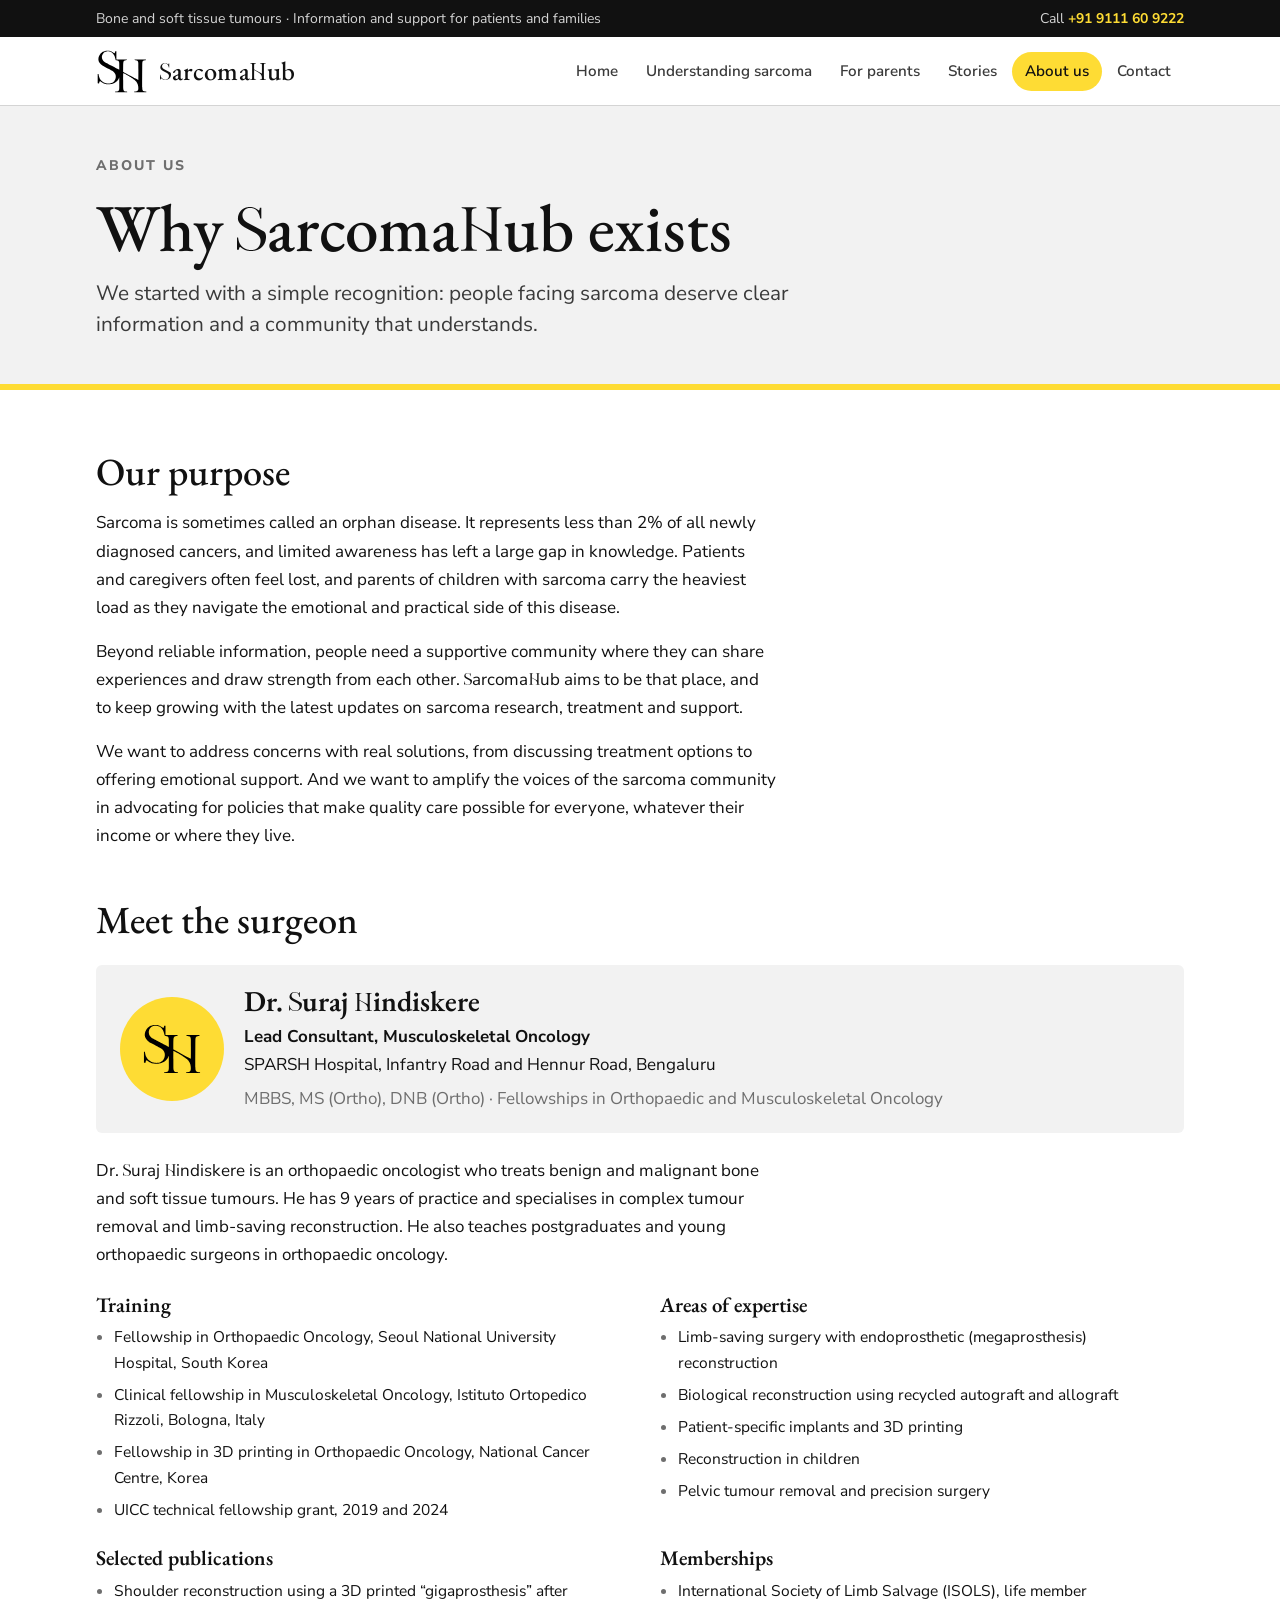
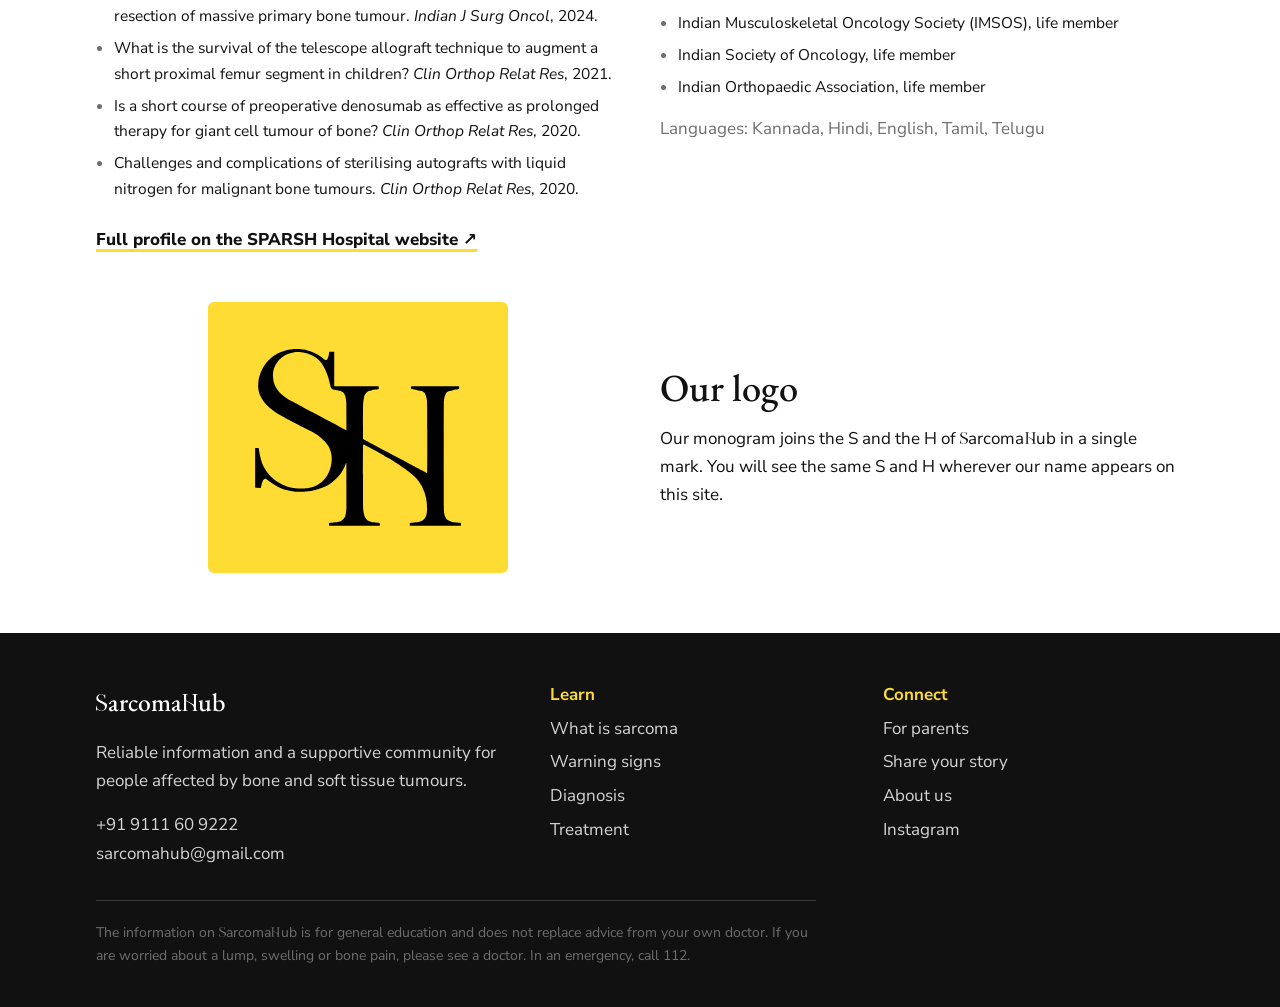
==== commit dc7bda9d: "Rebrand: SH monogram, black, logo yellow and greys, brand-book fonts - Use the v6 SH monogram for th" ====
--- a/about/index.html
+++ b/about/index.html
@@ -5,21 +5,21 @@
 <meta name="viewport" content="width=device-width, initial-scale=1">
 <meta name="robots" content="noindex"><!-- remove when ready for Google -->
 <title>About SarcomaHub</title>
-<meta name="description" content="Why SarcomaHub exists, who runs it, and the meaning of our logo.">
+<meta name="description" content="Why SarcomaHub exists and who runs it.">
 <link rel="canonical" href="https://www.sarcomahub.com/about/">
 <meta property="og:type" content="website">
 <meta property="og:site_name" content="SarcomaHub">
 <meta property="og:title" content="About SarcomaHub">
-<meta property="og:description" content="Why SarcomaHub exists, who runs it, and the meaning of our logo.">
+<meta property="og:description" content="Why SarcomaHub exists and who runs it.">
 <meta property="og:url" content="https://www.sarcomahub.com/about/">
 <meta name="twitter:card" content="summary_large_image">
-<meta name="theme-color" content="#FFC93C">
+<meta name="theme-color" content="#111111">
 <link rel="icon" href="/assets/favicon-32.png" type="image/png" sizes="32x32">
 <link rel="apple-touch-icon" href="/assets/apple-touch-icon.png">
 <meta property="og:image" content="https://www.sarcomahub.com/assets/og-image.jpg">
 <link rel="preconnect" href="https://fonts.googleapis.com">
 <link rel="preconnect" href="https://fonts.gstatic.com" crossorigin>
-<link rel="stylesheet" href="https://fonts.googleapis.com/css2?family=Playfair+Display:ital,wght@0,500;0,700;1,500&family=Nunito+Sans:opsz,wght@6..12,400;6..12,600;6..12,700&display=swap">
+<link rel="stylesheet" href="https://fonts.googleapis.com/css2?family=EB+Garamond:ital,wght@0,400;0,500;0,600;0,700;1,400;1,500&family=Nunito+Sans:ital,opsz,wght@0,6..12,400;0,6..12,600;0,6..12,800;0,6..12,900;1,6..12,400&display=swap">
 <link rel="stylesheet" href="/assets/style.css">
 </head>
 <body>
@@ -28,8 +28,8 @@
 <header class="site">
   <div class="wrap">
     <a class="brand" href="/" aria-label="SarcomaHub home">
-      <img class="brand-logo" src="/assets/logo-96.png" width="44" height="44" alt="">
-      <b>Sarcoma<span>Hub</span></b>
+      <img class="brand-logo" src="/assets/logo-sh.svg" width="52" height="45" alt="">
+      <b class="brand-name"><span class="wm"><span class="g g-s">S</span>arcoma<span class="g g-h">H</span>ub</span></b>
     </a>
     <button class="menu-btn" id="menuBtn" aria-expanded="false" aria-controls="mainNav">Menu</button>
     <nav class="main" id="mainNav" aria-label="Main">
@@ -43,29 +43,29 @@
   </div>
 </header>
 <main id="main">
-<div class="pagehead ph-leaf"><div class="wrap">
+<div class="pagehead"><div class="wrap">
     <span class="eyebrow">About us</span>
-    <h1>Why SarcomaHub exists</h1>
+    <h1>Why <span class="wm"><span class="g g-s">S</span>arcoma<span class="g g-h">H</span>ub</span> exists</h1>
     <p>We started with a simple recognition: people facing sarcoma deserve clear information and a community that understands.</p>
   </div></div>
   <section class="band"><div class="wrap stack" style="gap:3rem">
     <div class="stack read">
       <h2>Our purpose</h2>
       <p>Sarcoma is sometimes called an orphan disease. It represents less than 2% of all newly diagnosed cancers, and limited awareness has left a large gap in knowledge. Patients and caregivers often feel lost, and parents of children with sarcoma carry the heaviest load as they navigate the emotional and practical side of this disease.</p>
-      <p>Beyond reliable information, people need a supportive community where they can share experiences and draw strength from each other. SarcomaHub aims to be that place, and to keep growing with the latest updates on sarcoma research, treatment and support.</p>
+      <p>Beyond reliable information, people need a supportive community where they can share experiences and draw strength from each other. <span class="wm"><span class="g g-s">S</span>arcoma<span class="g g-h">H</span>ub</span> aims to be that place, and to keep growing with the latest updates on sarcoma research, treatment and support.</p>
       <p>We want to address concerns with real solutions, from discussing treatment options to offering emotional support. And we want to amplify the voices of the sarcoma community in advocating for policies that make quality care possible for everyone, whatever their income or where they live.</p>
     </div>
     <section class="stack" id="surgeon" style="gap:1.5rem">
       <h2>Meet the surgeon</h2>
       <div class="person-card">
-        <div class="avatar big" aria-hidden="true">SH</div>
+        <div class="avatar big" aria-hidden="true"><img src="/assets/logo-sh.svg" width="751" height="654" alt=""></div>
         <div class="stack" style="gap:.35rem;min-width:0">
-          <h3 style="font-size:var(--step-2)">Dr. Suraj Hindiskere</h3>
+          <h3 style="font-size:var(--step-2)">Dr. <span class="wm"><span class="g g-s">S</span>uraj <span class="g g-h">H</span>indiskere</span></h3>
           <p><b>Lead Consultant, Musculoskeletal Oncology</b><br>SPARSH Hospital, Infantry Road and Hennur Road, Bengaluru</p>
           <p class="muted">MBBS, MS (Ortho), DNB (Ortho) · Fellowships in Orthopaedic and Musculoskeletal Oncology</p>
         </div>
       </div>
-      <p class="read">Dr. Suraj Hindiskere is an orthopaedic oncologist who treats benign and malignant bone and soft tissue tumours. He has 9 years of practice and specialises in complex tumour removal and limb-saving reconstruction. He also teaches postgraduates and young orthopaedic surgeons in orthopaedic oncology.</p>
+      <p class="read">Dr. <span class="wm"><span class="g g-s">S</span>uraj <span class="g g-h">H</span>indiskere</span> is an orthopaedic oncologist who treats benign and malignant bone and soft tissue tumours. He has 9 years of practice and specialises in complex tumour removal and limb-saving reconstruction. He also teaches postgraduates and young orthopaedic surgeons in orthopaedic oncology.</p>
       <div class="grid g2" style="gap:1.5rem 2.5rem">
         <div class="stack" style="gap:.5rem">
           <h3>Training</h3>
@@ -109,11 +109,10 @@
       <p><a class="textlink" href="https://www.sparshhospital.com/doctors/dr-suraj-hindiskere/" target="_blank" rel="noopener">Full profile on the SPARSH Hospital website ↗</a></p>
     </section>
     <div class="grid g2" style="align-items:center;gap:2.5rem">
-      <picture class="about-logo"><source srcset="/assets/logo-800.webp" type="image/webp"><img src="/assets/logo-800.jpg" width="800" height="800" alt="The SarcomaHub mandala logo" loading="lazy"></picture>
+      <div class="about-logo"><img src="/assets/logo-sh.svg" width="751" height="654" alt="The SarcomaHub SH monogram" loading="lazy"></div>
       <div class="stack read">
         <h2>Our logo</h2>
-        <p>The mandala, a sacred geometric pattern found across cultures, stands for unity and wholeness. In black and white it also echoes the pathways of a computer chip, honouring the place of technology in modern healthcare.</p>
-        <p>Inside, five concentric circles represent earth, fire, wind, water and space. At the centre is the yellow ribbon of sarcoma and bone cancer, a colour of healing and support. Together they stand for our commitment to cancer care and our belief that brighter tomorrows are within reach.</p>
+        <p>Our monogram joins the S and the H of <span class="wm"><span class="g g-s">S</span>arcoma<span class="g g-h">H</span>ub</span> in a single mark. You will see the same S and H wherever our name appears on this site.</p>
       </div>
     </div>
   </div></section>
@@ -121,13 +120,13 @@
 <footer>
   <div class="wrap">
     <div class="stack">
-      <b style="font-family:var(--display);font-size:1.4rem">Sarcoma<span style="color:var(--peach)">Hub</span></b>
-      <p style="opacity:.85;max-width:40ch">Reliable information and a supportive community for people affected by bone and soft tissue tumours.</p>
+      <b class="foot-brand"><span class="wm"><span class="g g-s">S</span>arcoma<span class="g g-h">H</span>ub</span></b>
+      <p class="foot-note">Reliable information and a supportive community for people affected by bone and soft tissue tumours.</p>
       <p>+91 9111 60 9222<br>sarcomahub@gmail.com</p>
     </div>
     <div class="links"><b>Learn</b><a href="/understanding-sarcoma/">What is sarcoma</a><a href="/understanding-sarcoma/#learn-signs">Warning signs</a><a href="/understanding-sarcoma/#learn-diagnosis">Diagnosis</a><a href="/understanding-sarcoma/#learn-treatment">Treatment</a></div>
     <div class="links"><b>Connect</b><a href="/for-parents/">For parents</a><a href="/stories/">Share your story</a><a href="/about/">About us</a><a href="https://instagram.com/sarcomahub/" target="_blank" rel="noopener">Instagram</a></div>
-    <p class="disclaimer">The information on SarcomaHub is for general education and does not replace advice from your own doctor. If you are worried about a lump, swelling or bone pain, please see a doctor. In an emergency, call 112.</p>
+    <p class="disclaimer">The information on <span class="wm"><span class="g g-s">S</span>arcoma<span class="g g-h">H</span>ub</span> is for general education and does not replace advice from your own doctor. If you are worried about a lump, swelling or bone pain, please see a doctor. In an emergency, call 112.</p>
   </div>
 </footer>
 <script src="/assets/site.js" defer></script>
--- a/assets/style.css
+++ b/assets/style.css
@@ -1,185 +1,183 @@
-/* Layout: bright and hopeful. White masthead with a four-colour ribbon stripe, a sunrise hero, and soft colour-tinted sections (sky, coral, sun, leaf). Single centred column (~68ch) for reading, wider grids for navigation. Light theme only, by design. */
+/* SarcomaHub: black, logo yellow (#FEDC34) and four greys only.
+   Type follows the brand book: EB Garamond for headings (sentence case), Avenir for everything else
+   (Nunito Sans stands in on devices without Avenir). The S and H from the SH monogram replace the
+   S and H in "SarcomaHub" and "Suraj Hindiskere" wherever they appear. */
 :root{
   color-scheme:light;
-  --bg:#FFFCF5; --surface:#FFFFFF; --ink:#1E2A4A; --muted:#55607A; --line:#EEE6D6;
-  --sun:#FFC93C; --sun-deep:#B87900; --sun-soft:#FFF4D0;
-  --coral:#FF7A5C; --coral-deep:#D9472B; --coral-soft:#FFE6DE;
-  --sky:#3B8EF0; --sky-deep:#1C63C7; --sky-soft:#E3F0FF;
-  --leaf:#2DB47A; --leaf-deep:#14804F; --leaf-soft:#DDF5E9;
-  --navy:#1E2A4A; --on-navy:#FFFFFF;
-  --peach:var(--sun); /* legacy name used in footer markup */
-  --rainbow:linear-gradient(90deg,var(--sun) 0 25%,var(--coral) 25% 50%,var(--sky) 50% 75%,var(--leaf) 75% 100%);
-  --display:"Playfair Display", Georgia, "Times New Roman", serif;
-  --body:"Nunito Sans", "Segoe UI", system-ui, -apple-system, sans-serif;
-  --step--1:.875rem; --step-0:1.0625rem; --step-1:1.3rem; --step-2:1.7rem; --step-3:2.3rem; --step-4:clamp(2.4rem,5.5vw,3.9rem);
-  --r:14px;
+  --black:#111111;
+  --yellow:#FEDC34;
+  --grey-1:#3A3A3A;   /* dark grey: secondary text on light */
+  --grey-2:#6E6E6E;   /* mid grey: muted text, eyebrows */
+  --grey-3:#D4D4D4;   /* light grey: lines and borders */
+  --grey-4:#F2F2F2;   /* pale grey: alternate bands */
+  --white:#FFFFFF;
+  --display:"EB Garamond", Garamond, Georgia, serif;
+  --body:"Avenir", "Avenir LT Std", "Nunito Sans", "Segoe UI", system-ui, sans-serif;
+  --step--1:.875rem; --step-0:1.0625rem; --step-1:1.3rem; --step-2:1.8rem; --step-3:2.4rem; --step-4:clamp(2.6rem,6vw,4.2rem);
+  --r:6px;
+  --cap:.705em;          /* cap height of the body font, for the S and H glyphs */
 }
 
 *{box-sizing:border-box}
 html{-webkit-text-size-adjust:100%}
-body{margin:0}
+body{margin:0;background:var(--white);color:var(--black);font-family:var(--body);font-size:var(--step-0);line-height:1.65}
 img{max-width:100%}
 [hidden]{display:none!important}
-body{background:var(--bg);color:var(--ink);font-family:var(--body);font-size:var(--step-0);line-height:1.65}
-body::before{content:"";position:fixed;inset:0 0 auto;height:env(safe-area-inset-top,0px);z-index:10;background:var(--surface)}
+body::before{content:"";position:fixed;inset:0 0 auto;height:env(safe-area-inset-top,0px);z-index:10;background:var(--black)}
 a{color:inherit}
-:focus-visible{outline:3px solid var(--sky);outline-offset:2px;border-radius:4px}
-h1,h2,h3{font-family:var(--display);font-weight:700;line-height:1.15;text-wrap:balance;margin:0}
-h2{font-size:var(--step-3)} h3{font-size:var(--step-1)}
+:focus-visible{outline:3px solid var(--black);outline-offset:2px;border-radius:2px}
+h1,h2,h3,h4{font-family:var(--display);font-weight:500;line-height:1.12;text-wrap:balance;margin:0;--cap:.655em}
+h2{font-size:var(--step-3)} h3{font-size:var(--step-1);font-weight:600}
 p{margin:0}
 .wrap{max-width:1120px;margin:0 auto;padding-left:max(16px,env(safe-area-inset-left,0px));padding-right:max(16px,env(safe-area-inset-right,0px))}
 .read{max-width:68ch}
 .stack{display:flex;flex-direction:column;gap:1rem}
-.eyebrow{font-size:var(--step--1);font-weight:800;letter-spacing:.12em;text-transform:uppercase;color:var(--sky-deep)}
-.muted{color:var(--muted)}
+.eyebrow{font-size:var(--step--1);font-weight:800;letter-spacing:.14em;text-transform:uppercase;color:var(--grey-2)}
+.muted{color:var(--grey-2)}
+
+/* The S and H letters from the monogram */
+.wm{white-space:nowrap}
+.g{display:inline-block;overflow:hidden;white-space:nowrap;text-indent:150%;font-size:inherit;background-color:currentColor;vertical-align:baseline;
+   -webkit-mask-position:center;mask-position:center;-webkit-mask-size:contain;mask-size:contain;-webkit-mask-repeat:no-repeat;mask-repeat:no-repeat}
+.g-s{height:calc(var(--cap)*1.022);width:calc(var(--cap)*1.022*.659);margin:0 .01em calc(var(--cap)*-.011) 0;
+     -webkit-mask-image:url(/assets/letter-s.svg);mask-image:url(/assets/letter-s.svg)}
+.g-h{height:var(--cap);width:calc(var(--cap)*.9425);margin:0 .015em 0 .02em;
+     -webkit-mask-image:url(/assets/letter-h.svg);mask-image:url(/assets/letter-h.svg)}
 
 /* Masthead */
-.topbar{background:var(--sun);color:var(--ink);font-size:var(--step--1);font-weight:600}
+.topbar{background:var(--black);color:var(--grey-3);font-size:var(--step--1)}
 .topbar .wrap{display:flex;flex-wrap:wrap;gap:.25rem 1.25rem;justify-content:space-between;padding-block:.45rem}
-.topbar strong{color:var(--ink)}
-header.site{position:sticky;top:env(safe-area-inset-top,0px);z-index:5;background:var(--surface);color:var(--ink);box-shadow:0 2px 14px rgba(30,42,74,.06)}
-header.site::after{content:"";position:absolute;left:0;right:0;bottom:-4px;height:4px;background:var(--rainbow)}
+.topbar strong{color:var(--yellow)}
+header.site{position:sticky;top:env(safe-area-inset-top,0px);z-index:5;background:var(--white);color:var(--black);border-bottom:1px solid var(--grey-3)}
 header.site .wrap{display:flex;align-items:center;gap:1rem;padding-block:.7rem}
-.brand{display:flex;align-items:center;gap:.65rem;text-decoration:none;margin-right:auto}
-.brand b{font-family:var(--display);font-size:1.45rem;font-weight:700;letter-spacing:.01em}
-.brand b span{color:var(--coral-deep)}
-nav.main{display:flex;gap:.2rem;flex-wrap:wrap}
-nav.main a{text-decoration:none;padding:.45rem .8rem;border-radius:999px;font-weight:700;font-size:.95rem;color:var(--ink)}
-nav.main a:hover{background:var(--sky-soft)}
-nav.main a[aria-current="page"]{background:var(--sun);color:var(--ink)}
-.menu-btn{display:none;background:var(--sun-soft);border:0;color:var(--ink);border-radius:999px;padding:.5rem 1rem;font:inherit;font-weight:800;cursor:pointer}
-@media (max-width:860px){
+.brand{display:flex;align-items:center;gap:.75rem;text-decoration:none;margin-right:auto}
+.brand-logo{display:block;width:52px;height:auto}
+.brand-name{font-family:var(--display);font-size:1.65rem;font-weight:500;letter-spacing:.005em;--cap:.655em;line-height:1}
+nav.main{display:flex;gap:.15rem;flex-wrap:wrap}
+nav.main a{text-decoration:none;padding:.45rem .8rem;border-radius:999px;font-weight:600;font-size:.95rem;color:var(--grey-1)}
+nav.main a:hover{background:var(--grey-4);color:var(--black)}
+nav.main a[aria-current="page"]{background:var(--yellow);color:var(--black)}
+.menu-btn{display:none;background:var(--black);border:0;color:var(--white);border-radius:999px;padding:.5rem 1rem;font:inherit;font-weight:800;cursor:pointer}
+@media (max-width:900px){
   .menu-btn{display:block}
-  nav.main{display:none;position:absolute;left:0;right:0;top:calc(100% + 4px);background:var(--surface);flex-direction:column;padding:.5rem max(16px,env(safe-area-inset-right,0px)) 1rem max(16px,env(safe-area-inset-left,0px));box-shadow:0 12px 24px rgba(30,42,74,.12)}
+  nav.main{display:none;position:absolute;left:0;right:0;top:100%;background:var(--white);flex-direction:column;padding:.5rem max(16px,env(safe-area-inset-right,0px)) 1rem max(16px,env(safe-area-inset-left,0px));border-bottom:1px solid var(--grey-3)}
   nav.main.open{display:flex}
   nav.main a{padding:.7rem .9rem}
 }
 
 /* Buttons */
-.btn{display:inline-flex;align-items:center;gap:.5rem;padding:.85rem 1.35rem;border-radius:999px;text-decoration:none;border:2px solid transparent;cursor:pointer;font:inherit;font-weight:800;transition:transform .15s, box-shadow .15s}
-.btn:hover{transform:translateY(-1px);box-shadow:0 6px 16px rgba(30,42,74,.12)}
-.btn.primary{background:var(--sun);color:var(--ink)}
-.btn.ghost{border-color:currentColor;background:transparent;color:inherit}
-.btn.dark{background:var(--sky-deep);color:#fff}
+.btn{display:inline-flex;align-items:center;gap:.5rem;padding:.85rem 1.4rem;border-radius:999px;text-decoration:none;border:2px solid transparent;cursor:pointer;font:inherit;font-weight:800;transition:background-color .15s,color .15s}
+.btn.primary{background:var(--black);color:var(--yellow)}
+.btn.primary:hover{background:var(--grey-1)}
+.btn.ghost{border-color:var(--black);background:transparent;color:var(--black)}
+.btn.ghost:hover{background:var(--black);color:var(--white)}
+.btn.dark{background:var(--black);color:var(--white)}
+.btn.dark:hover{background:var(--grey-1)}
 .row{display:flex;flex-wrap:wrap;gap:.75rem;align-items:center}
 
-/* Hero: a sunrise */
-.hero{background:linear-gradient(160deg,#FFF3C7 0%,#FFE1D2 48%,#D9ECFF 100%);color:var(--ink);position:relative;overflow:hidden}
-.hero .wrap{display:grid;grid-template-columns:1.25fr .75fr;gap:2.5rem;align-items:center;padding-block:4rem 4.5rem;position:relative}
-.hero h1{font-size:var(--step-4);font-weight:600;letter-spacing:-.01em}
-.hero h1 em{font-style:italic;color:var(--coral-deep)}
-.hero .eyebrow{color:var(--coral-deep)}
-.hero .lede{font-size:var(--step-1);line-height:1.5;max-width:34ch;color:#38435F}
-.hero-logo{display:block;width:100%;max-width:340px;justify-self:center;position:relative}
-.hero-logo::before{content:"";position:absolute;inset:-18%;border-radius:50%;background:radial-gradient(circle,rgba(255,201,60,.75) 0%,rgba(255,201,60,.25) 45%,rgba(255,201,60,0) 70%);z-index:0}
-.hero-logo img{position:relative;z-index:1;box-shadow:0 18px 40px rgba(30,42,74,.18)}
-.hero-logo img,.about-logo img{display:block;width:100%;height:auto;border-radius:16px}
-.about-logo{display:block;width:100%;max-width:320px;justify-self:center}
-.brand-logo{border-radius:8px;display:block}
-@media (max-width:760px){.hero .wrap{grid-template-columns:1fr;padding-block:2.5rem 3rem}.hero-logo{max-width:200px;order:-1}}
+/* Hero: logo yellow */
+.hero{background:var(--yellow);color:var(--black)}
+.hero .wrap{display:grid;grid-template-columns:1.3fr .7fr;gap:3rem;align-items:center;padding-block:4.5rem 5rem}
+.hero h1{font-size:var(--step-4);font-weight:500;letter-spacing:-.005em}
+.hero h1 em{font-style:italic}
+.hero .eyebrow{color:var(--grey-1)}
+.hero .lede{font-size:var(--step-1);line-height:1.5;max-width:36ch;color:var(--grey-1)}
+.hero-logo{width:100%;max-width:340px;justify-self:center}
+.hero-logo img,.about-logo img{display:block;width:100%;height:auto}
+.about-logo{width:100%;max-width:300px;justify-self:center;background:var(--yellow);padding:2.5rem;border-radius:var(--r)}
+@media (max-width:760px){.hero .wrap{grid-template-columns:1fr;gap:2rem;padding-block:2.5rem 3rem}.hero-logo{max-width:170px;order:-1;justify-self:start}}
 
-section.band{padding-block:3.5rem}
-section.band.alt{background:var(--sun-soft)}
+section.band{padding-block:3.75rem}
+section.band.alt{background:var(--grey-4)}
 .grid{display:grid;gap:1.25rem}
 .g3{grid-template-columns:repeat(3,minmax(0,1fr))}
 .g2{grid-template-columns:repeat(2,minmax(0,1fr))}
 @media (max-width:860px){.g3{grid-template-columns:repeat(2,minmax(0,1fr))}}
 @media (max-width:600px){.g3,.g2{grid-template-columns:1fr}}
 
-/* Path cards: each audience gets its own colour */
-.path{--tint:var(--sky-soft);--deep:var(--sky-deep);display:flex;flex-direction:column;gap:.6rem;padding:1.6rem;background:var(--tint);border-radius:var(--r);text-decoration:none;min-width:0;transition:transform .15s, box-shadow .15s}
-.grid > .path:nth-child(2){--tint:var(--coral-soft);--deep:var(--coral-deep)}
-.grid > .path:nth-child(3){--tint:var(--leaf-soft);--deep:var(--leaf-deep)}
-.path:hover{transform:translateY(-3px);box-shadow:0 10px 24px rgba(30,42,74,.10)}
-.path .who{font-size:var(--step--1);font-weight:800;color:var(--deep);text-transform:uppercase;letter-spacing:.1em}
-.path .go{margin-top:auto;font-weight:800;color:var(--deep)}
-.path .muted{color:#4A5470}
+.path{display:flex;flex-direction:column;gap:.6rem;padding:1.6rem;background:var(--white);border:1px solid var(--grey-3);border-top:6px solid var(--yellow);border-radius:var(--r);text-decoration:none;min-width:0;transition:border-color .15s}
+.path:hover{border-color:var(--black);border-top-color:var(--yellow)}
+.path .who{font-size:var(--step--1);font-weight:800;color:var(--grey-2);text-transform:uppercase;letter-spacing:.12em}
+.path .go{margin-top:auto;font-weight:800;text-decoration:underline;text-decoration-color:var(--yellow);text-decoration-thickness:3px;text-underline-offset:4px}
 
 /* Warning signs: the one loud element */
-.signs{background:var(--surface);border:3px solid var(--sun);border-radius:var(--r);padding:clamp(1.25rem,3vw,2.25rem);display:grid;grid-template-columns:auto 1fr;gap:1.5rem 2rem;align-items:start;box-shadow:0 10px 30px rgba(255,201,60,.25)}
-.signs .big{font-family:var(--display);font-size:clamp(3.5rem,9vw,5.5rem);line-height:.9;color:var(--coral-deep)}
-.signs .big small{display:block;font-family:var(--body);font-size:var(--step--1);letter-spacing:.1em;text-transform:uppercase;font-weight:800;margin-top:1rem;line-height:1.3;color:var(--ink)}
+.signs{background:var(--black);color:var(--white);border-radius:var(--r);padding:clamp(1.25rem,3vw,2.5rem);display:grid;grid-template-columns:auto 1fr;gap:1.5rem 2.5rem;align-items:start}
+.signs .big{font-family:var(--display);font-size:clamp(3.8rem,9vw,6rem);line-height:.9;color:var(--yellow)}
+.signs .big small{display:block;font-family:var(--body);font-size:var(--step--1);letter-spacing:.12em;text-transform:uppercase;font-weight:800;margin-top:1rem;line-height:1.3;color:var(--grey-3)}
 .signs ul{margin:0;padding-left:1.1rem;display:grid;gap:.35rem}
+.signs li::marker{color:var(--yellow)}
+.signs .callout{border-left-color:var(--yellow)}
+.signs .muted,.signs p{color:var(--grey-4)}
 @media (max-width:600px){.signs{grid-template-columns:1fr}}
 
-.callout{border-left:4px solid var(--coral);padding:.25rem 0 .25rem 1.1rem}
-.quote{font-family:var(--display);font-style:italic;font-size:var(--step-2);line-height:1.35;max-width:30ch;color:var(--sky-deep)}
+.callout{border-left:4px solid var(--yellow);padding:.25rem 0 .25rem 1.1rem}
+.quote{font-family:var(--display);font-style:italic;font-size:var(--step-2);line-height:1.3;max-width:30ch;--cap:.655em}
 
-/* Info page */
+/* Info pages */
 .subnav{display:flex;gap:.5rem;flex-wrap:wrap;margin-block:1.5rem 0}
-.subnav a{font-size:.95rem;font-weight:700;padding:.45rem .95rem;border-radius:999px;text-decoration:none;background:var(--sky-soft);color:var(--sky-deep)}
-.subnav a:nth-child(4n+2){background:var(--coral-soft);color:var(--coral-deep)}
-.subnav a:nth-child(4n+3){background:var(--sun-soft);color:var(--sun-deep)}
-.subnav a:nth-child(4n+4){background:var(--leaf-soft);color:var(--leaf-deep)}
-.subnav a:hover{filter:brightness(.96)}
+.subnav a{font-size:.95rem;font-weight:600;padding:.45rem .95rem;border-radius:999px;text-decoration:none;background:var(--grey-4);color:var(--black)}
+.subnav a:hover{background:var(--yellow)}
 article.info{display:flex;flex-direction:column;gap:3rem}
 article.info section{display:flex;flex-direction:column;gap:1rem;scroll-margin-top:5.5rem}
 .types{display:grid;grid-template-columns:repeat(2,minmax(0,1fr));gap:1rem}
 @media (max-width:600px){.types{grid-template-columns:1fr}}
-.type{--dot:var(--sky);background:var(--surface);border:1px solid var(--line);border-radius:var(--r);padding:1.1rem 1.25rem;min-width:0}
-.type:nth-child(4n+2){--dot:var(--coral)} .type:nth-child(4n+3){--dot:var(--sun)} .type:nth-child(4n+4){--dot:var(--leaf)}
-.type h4{margin:0 0 .25rem;font-size:1.05rem;display:flex;align-items:center;gap:.5rem}
-.type h4::before{content:"";width:.7rem;height:.7rem;border-radius:50%;background:var(--dot);flex:none}
-.type p{font-size:.97rem;color:var(--muted)}
-ol.steps{list-style:none;margin:0;padding:0;display:flex;flex-direction:column;gap:0;counter-reset:s}
-ol.steps li{--c:var(--sky);counter-increment:s;display:grid;grid-template-columns:2.6rem 1fr;gap:1rem;padding-bottom:1.25rem;position:relative}
-ol.steps li:nth-child(2){--c:var(--coral)} ol.steps li:nth-child(3){--c:var(--sun)} ol.steps li:nth-child(4){--c:var(--leaf)} ol.steps li:nth-child(5){--c:var(--sky-deep)}
-ol.steps li::before{content:counter(s);width:2.6rem;height:2.6rem;border-radius:50%;background:var(--c);color:var(--ink);display:grid;place-items:center;font-weight:800;font-family:var(--display);font-size:1.15rem}
-ol.steps li:nth-child(5)::before{color:#fff}
-ol.steps li:not(:last-child)::after{content:"";position:absolute;left:1.27rem;top:2.8rem;bottom:.2rem;width:2px;background:var(--line)}
+.type{background:var(--white);border:1px solid var(--grey-3);border-left:4px solid var(--yellow);border-radius:var(--r);padding:1.1rem 1.25rem;min-width:0}
+.type h4{margin:0 0 .25rem;font-size:1.2rem;font-weight:600}
+.type p{font-size:.97rem;color:var(--grey-1)}
+ol.steps{list-style:none;margin:0;padding:0;display:flex;flex-direction:column;counter-reset:s}
+ol.steps li{counter-increment:s;display:grid;grid-template-columns:2.6rem 1fr;gap:1rem;padding-bottom:1.25rem;position:relative}
+ol.steps li::before{content:counter(s);width:2.6rem;height:2.6rem;border-radius:50%;background:var(--yellow);color:var(--black);display:grid;place-items:center;font-weight:600;font-family:var(--display);font-size:1.25rem}
+ol.steps li:not(:last-child)::after{content:"";position:absolute;left:1.27rem;top:2.8rem;bottom:.2rem;width:2px;background:var(--grey-3)}
 ol.steps b{display:block}
 table.tx{width:100%;border-collapse:collapse;font-size:.97rem}
-.tablewrap{overflow-x:auto;border:1px solid var(--line);border-radius:var(--r);background:var(--surface)}
-table.tx th,table.tx td{text-align:left;padding:.8rem 1rem;border-bottom:1px solid var(--line);vertical-align:top}
-table.tx thead th{font-size:var(--step--1);letter-spacing:.08em;text-transform:uppercase;color:var(--sky-deep);background:var(--sky-soft)}
+.tablewrap{overflow-x:auto;border:1px solid var(--grey-3);border-radius:var(--r);background:var(--white)}
+table.tx th,table.tx td{text-align:left;padding:.8rem 1rem;border-bottom:1px solid var(--grey-3);vertical-align:top}
+table.tx thead th{font-size:var(--step--1);letter-spacing:.1em;text-transform:uppercase;color:var(--grey-1);background:var(--grey-4)}
 table.tx tr:last-child td{border-bottom:0}
 
-.faq details{border-bottom:1px solid var(--line);padding-block:.9rem}
+.faq details{border-bottom:1px solid var(--grey-3);padding-block:.9rem}
 .faq summary{cursor:pointer;font-weight:700;list-style:none;display:flex;justify-content:space-between;gap:1rem}
-.faq summary::after{content:"+";font-size:1.3rem;line-height:1;color:var(--coral-deep)}
+.faq summary::after{content:"+";font-size:1.4rem;line-height:1;color:var(--black);background:var(--yellow);width:1.6rem;height:1.6rem;border-radius:50%;display:grid;place-items:center;flex:none}
 .faq details[open] summary::after{content:"–"}
-.faq details p{margin-top:.6rem;color:var(--muted)}
+.faq details p{margin-top:.6rem;color:var(--grey-1)}
 
-.placeholder{border:2px dashed var(--line);border-radius:var(--r);padding:1.5rem;color:var(--muted);background:var(--surface)}
+.placeholder{border:2px dashed var(--grey-3);border-radius:var(--r);padding:1.5rem;color:var(--grey-2);background:var(--white)}
 .person{display:grid;grid-template-columns:96px 1fr;gap:1.25rem;align-items:center}
-.avatar{width:96px;height:96px;border-radius:50%;background:var(--sun-soft);border:2px dashed var(--line);display:grid;place-items:center;font-size:.8rem;color:var(--muted);text-align:center}
+.avatar{width:96px;height:96px;border-radius:50%;background:var(--grey-4);border:2px dashed var(--grey-3);display:grid;place-items:center;font-size:.8rem;color:var(--grey-2);text-align:center}
 
-form.contact{display:grid;gap:1rem;background:var(--surface);border:1px solid var(--line);border-radius:var(--r);padding:1.5rem}
+form.contact{display:grid;gap:1rem;background:var(--white);border:1px solid var(--grey-3);border-radius:var(--r);padding:1.5rem}
 form.contact label{display:grid;gap:.35rem;font-weight:600;font-size:.95rem}
-form.contact input,form.contact select,form.contact textarea{font:inherit;padding:.7rem .85rem;border:1px solid var(--line);border-radius:10px;background:var(--bg);color:var(--ink);width:100%}
+form.contact input,form.contact select,form.contact textarea{font:inherit;padding:.7rem .85rem;border:1px solid var(--grey-3);border-radius:4px;background:var(--white);color:var(--black);width:100%}
 form.contact textarea{min-height:130px;resize:vertical}
-.note{font-size:var(--step--1);color:var(--muted)}
-.ok{background:var(--leaf-soft);border-radius:10px;padding:.9rem 1rem}
-.phone{font-family:var(--display);font-size:var(--step-2);user-select:all;color:var(--sky-deep)}
+.note{font-size:var(--step--1);color:var(--grey-2)}
+.ok{background:var(--grey-4);border-left:4px solid var(--yellow);padding:.9rem 1rem}
+.phone{font-family:var(--display);font-size:var(--step-2);user-select:all}
 
-footer{background:var(--navy);color:var(--on-navy);margin-top:0;position:relative}
-footer::before{content:"";position:absolute;left:0;right:0;top:0;height:6px;background:var(--rainbow)}
+footer{background:var(--black);color:var(--grey-3)}
 footer .wrap{padding-block:3rem 2.5rem;display:grid;grid-template-columns:1.4fr 1fr 1fr;gap:2rem}
-footer a{text-decoration:none;opacity:.88} footer a:hover{opacity:1;text-decoration:underline}
-footer .links{display:grid;gap:.35rem}
-footer .links b{color:var(--sun)}
-footer .disclaimer{grid-column:1/-1;border-top:1px solid rgba(255,255,255,.18);padding-top:1.25rem;font-size:var(--step--1);opacity:.8;max-width:90ch}
+footer a{text-decoration:none} footer a:hover{color:var(--white);text-decoration:underline;text-decoration-color:var(--yellow)}
+footer .links{display:grid;gap:.35rem;align-content:start}
+footer .links b{color:var(--yellow)}
+.foot-brand{font-family:var(--display);font-size:1.6rem;font-weight:500;color:var(--white);--cap:.655em}
+.foot-note{max-width:40ch}
+footer .disclaimer{grid-column:1/-1;border-top:1px solid var(--grey-1);padding-top:1.25rem;font-size:var(--step--1);color:var(--grey-2);max-width:90ch}
 @media (max-width:760px){footer .wrap{grid-template-columns:1fr}}
 
 @media (prefers-reduced-motion:reduce){.path,.btn{transition:none}}
-.pagehead{background:linear-gradient(135deg,var(--sky-soft),var(--sun-soft));color:var(--ink)}
-.pagehead.ph-sky{background:linear-gradient(135deg,#DCEBFF 0%,#EAF5FF 55%,#FFF4D0 100%)}
-.pagehead.ph-coral{background:linear-gradient(135deg,#FFDCD2 0%,#FFEDE6 55%,#FFF4D0 100%)}
-.pagehead.ph-sun{background:linear-gradient(135deg,#FFEDB0 0%,#FFF6D8 55%,#FFE6DE 100%)}
-.pagehead.ph-leaf{background:linear-gradient(135deg,#D3F2E3 0%,#E9F9F1 55%,#E3F0FF 100%)}
+.pagehead{background:var(--grey-4);color:var(--black);border-bottom:6px solid var(--yellow)}
 .pagehead .wrap{padding-block:3rem 2.75rem;display:flex;flex-direction:column;gap:.8rem}
-.pagehead h1{font-size:var(--step-4);font-weight:600}
-.pagehead p{max-width:60ch;font-size:var(--step-1);line-height:1.5;color:#38435F}
-.pagehead.ph-coral .eyebrow{color:var(--coral-deep)} .pagehead.ph-sun .eyebrow{color:var(--sun-deep)} .pagehead.ph-leaf .eyebrow{color:var(--leaf-deep)}
+.pagehead h1{font-size:var(--step-4);font-weight:500}
+.pagehead p{max-width:60ch;font-size:var(--step-1);line-height:1.5;color:var(--grey-1)}
 
-.formmsg{border-radius:10px;padding:.9rem 1rem}.formmsg.ok{background:var(--leaf-soft)}.formmsg.err{background:var(--coral-soft)}
-.skip{position:absolute;left:-999px;top:0;background:var(--sun);color:var(--ink);padding:.6rem 1rem;z-index:20}.skip:focus{left:16px}
+.formmsg{border-radius:4px;padding:.9rem 1rem}.formmsg.ok{background:var(--grey-4)}.formmsg.err{background:var(--grey-4);border-left:4px solid var(--black)}
+.skip{position:absolute;left:-999px;top:0;background:var(--yellow);color:var(--black);padding:.6rem 1rem;z-index:20}.skip:focus{left:16px}
 
-.person-card{display:grid;grid-template-columns:auto 1fr;gap:1.25rem;align-items:center;background:var(--leaf-soft);border-radius:var(--r);padding:1.25rem 1.5rem}
-.avatar.big{width:96px;height:96px;border:0;background:var(--sun);color:var(--ink);font-family:var(--display);font-size:2rem;font-weight:700}
+.person-card{display:grid;grid-template-columns:auto 1fr;gap:1.25rem;align-items:center;background:var(--grey-4);border-radius:var(--r);padding:1.25rem 1.5rem}
+.avatar.big{width:104px;height:104px;border:0;background:var(--yellow);padding:22px}
+.avatar.big img{display:block;width:100%;height:auto}
 ul.facts{margin:0;padding-left:1.1rem;display:grid;gap:.4rem;font-size:.97rem}
-ul.facts li::marker{color:var(--coral)}
-.textlink{color:var(--sky-deep);font-weight:800}
-.email{font-size:var(--step-1);user-select:all;word-break:break-all;color:var(--sky-deep)}
-.where{background:var(--sky-soft);border-radius:var(--r);padding:1.5rem}
+ul.facts li::marker{color:var(--grey-2)}
+.textlink{font-weight:800;text-decoration:underline;text-decoration-color:var(--yellow);text-decoration-thickness:3px;text-underline-offset:4px}
+.email{font-size:var(--step-1);user-select:all;word-break:break-all}
+.where{background:var(--grey-4);border-radius:var(--r);padding:1.5rem}
 @media (max-width:480px){.person-card{grid-template-columns:1fr}}
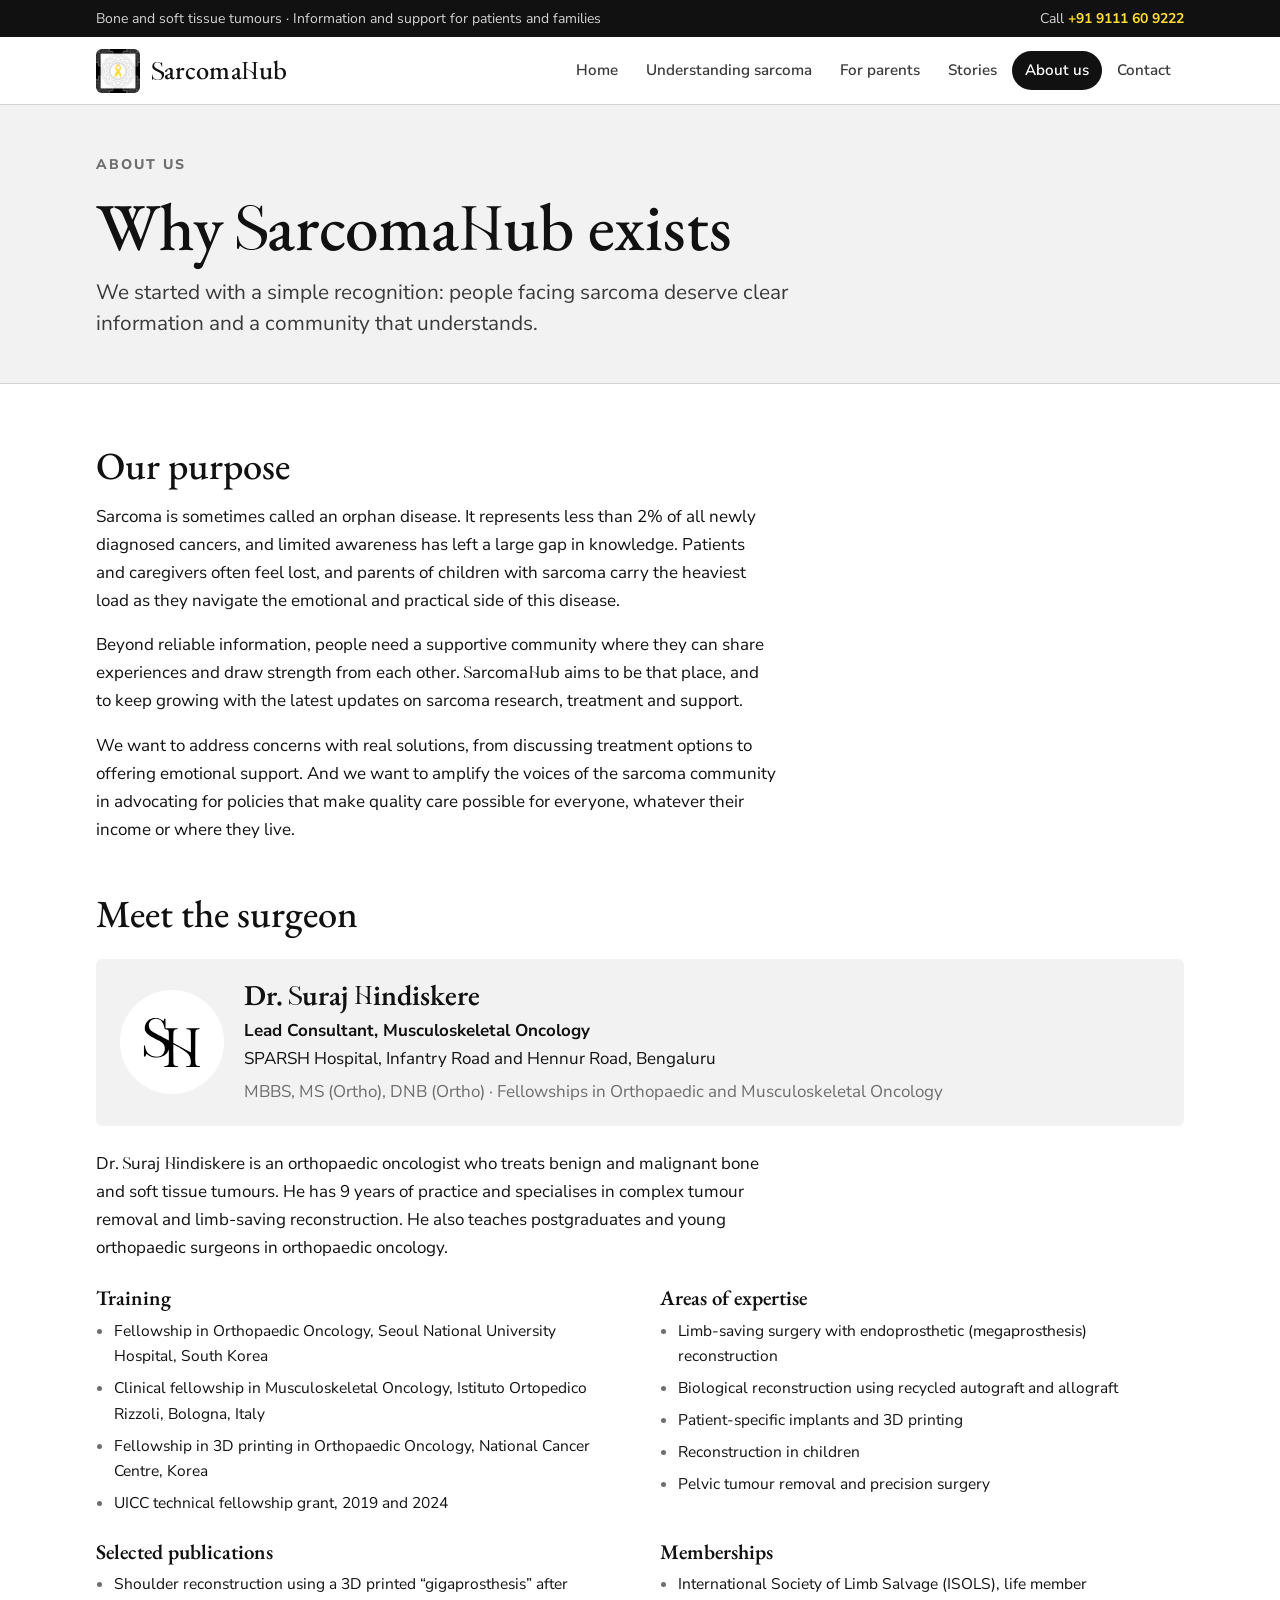
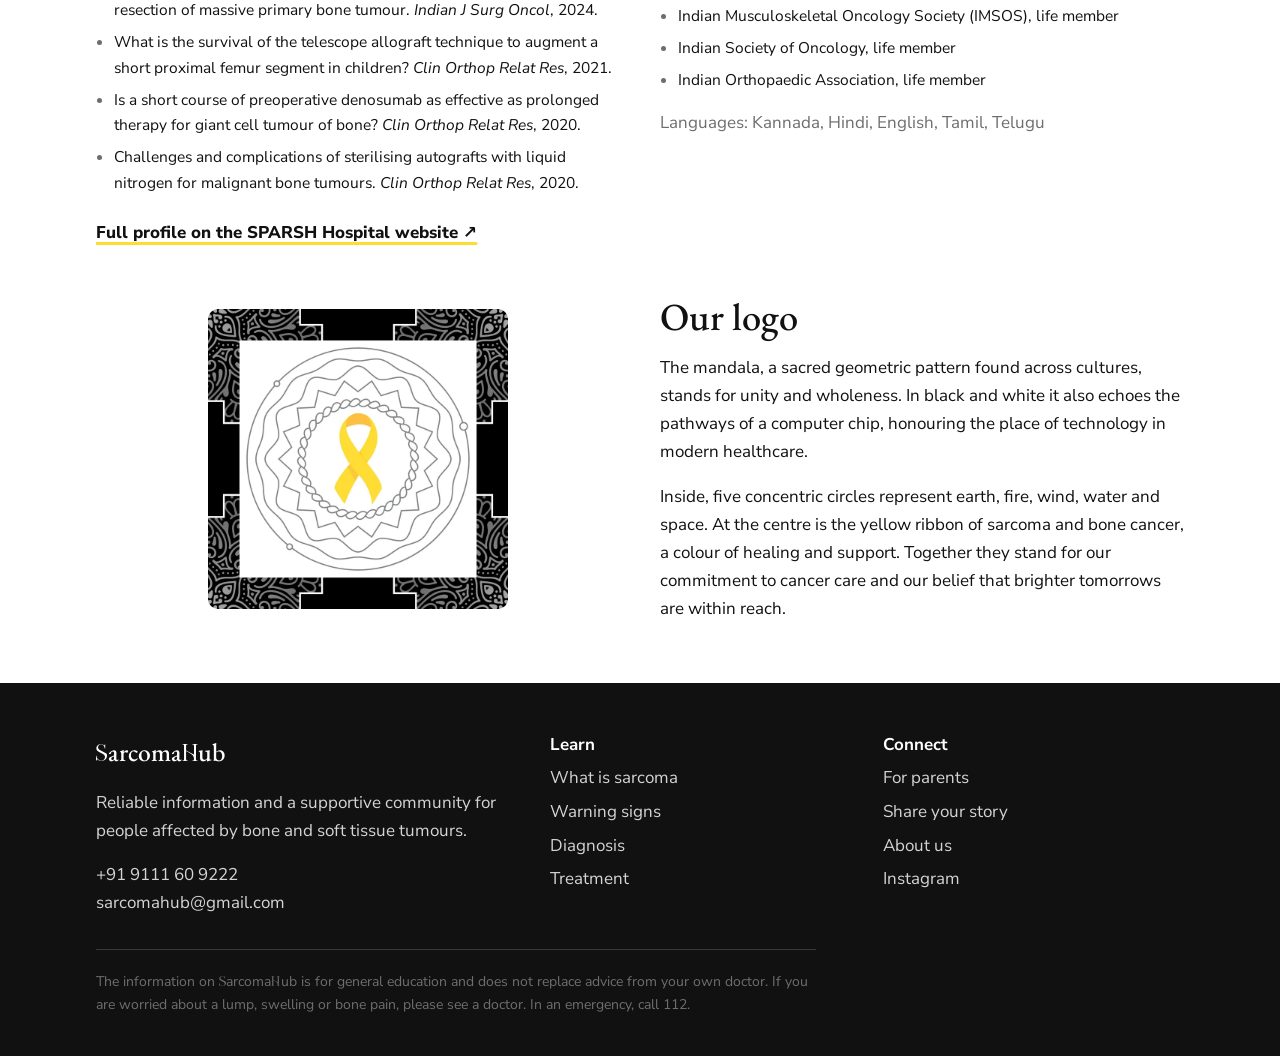
==== commit 63194955: "Bring back the mandala logo and cut yellow to small accents - Mandala logo restored in the header, h" ====
--- a/about/index.html
+++ b/about/index.html
@@ -5,12 +5,12 @@
 <meta name="viewport" content="width=device-width, initial-scale=1">
 <meta name="robots" content="noindex"><!-- remove when ready for Google -->
 <title>About SarcomaHub</title>
-<meta name="description" content="Why SarcomaHub exists and who runs it.">
+<meta name="description" content="Why SarcomaHub exists, who runs it, and the meaning of our logo.">
 <link rel="canonical" href="https://www.sarcomahub.com/about/">
 <meta property="og:type" content="website">
 <meta property="og:site_name" content="SarcomaHub">
 <meta property="og:title" content="About SarcomaHub">
-<meta property="og:description" content="Why SarcomaHub exists and who runs it.">
+<meta property="og:description" content="Why SarcomaHub exists, who runs it, and the meaning of our logo.">
 <meta property="og:url" content="https://www.sarcomahub.com/about/">
 <meta name="twitter:card" content="summary_large_image">
 <meta name="theme-color" content="#111111">
@@ -28,7 +28,7 @@
 <header class="site">
   <div class="wrap">
     <a class="brand" href="/" aria-label="SarcomaHub home">
-      <img class="brand-logo" src="/assets/logo-sh.svg" width="52" height="45" alt="">
+      <img class="brand-logo" src="/assets/logo-96.png" width="44" height="44" alt="">
       <b class="brand-name"><span class="wm"><span class="g g-s">S</span>arcoma<span class="g g-h">H</span>ub</span></b>
     </a>
     <button class="menu-btn" id="menuBtn" aria-expanded="false" aria-controls="mainNav">Menu</button>
@@ -109,10 +109,11 @@
       <p><a class="textlink" href="https://www.sparshhospital.com/doctors/dr-suraj-hindiskere/" target="_blank" rel="noopener">Full profile on the SPARSH Hospital website ↗</a></p>
     </section>
     <div class="grid g2" style="align-items:center;gap:2.5rem">
-      <div class="about-logo"><img src="/assets/logo-sh.svg" width="751" height="654" alt="The SarcomaHub SH monogram" loading="lazy"></div>
+      <picture class="about-logo"><source srcset="/assets/logo-800.webp" type="image/webp"><img src="/assets/logo-800.jpg" width="800" height="800" alt="The SarcomaHub mandala logo" loading="lazy"></picture>
       <div class="stack read">
         <h2>Our logo</h2>
-        <p>Our monogram joins the S and the H of <span class="wm"><span class="g g-s">S</span>arcoma<span class="g g-h">H</span>ub</span> in a single mark. You will see the same S and H wherever our name appears on this site.</p>
+        <p>The mandala, a sacred geometric pattern found across cultures, stands for unity and wholeness. In black and white it also echoes the pathways of a computer chip, honouring the place of technology in modern healthcare.</p>
+        <p>Inside, five concentric circles represent earth, fire, wind, water and space. At the centre is the yellow ribbon of sarcoma and bone cancer, a colour of healing and support. Together they stand for our commitment to cancer care and our belief that brighter tomorrows are within reach.</p>
       </div>
     </div>
   </div></section>
--- a/assets/style.css
+++ b/assets/style.css
@@ -1,4 +1,4 @@
-/* SarcomaHub: black, logo yellow (#FEDC34) and four greys only.
+/* SarcomaHub: mostly black, white and four greys, with the logo yellow (#FEDC34) only as a small accent.
    Type follows the brand book: EB Garamond for headings (sentence case), Avenir for everything else
    (Nunito Sans stands in on devices without Avenir). The S and H from the SH monogram replace the
    S and H in "SarcomaHub" and "Suraj Hindiskere" wherever they appear. */
@@ -51,12 +51,12 @@
 header.site{position:sticky;top:env(safe-area-inset-top,0px);z-index:5;background:var(--white);color:var(--black);border-bottom:1px solid var(--grey-3)}
 header.site .wrap{display:flex;align-items:center;gap:1rem;padding-block:.7rem}
 .brand{display:flex;align-items:center;gap:.75rem;text-decoration:none;margin-right:auto}
-.brand-logo{display:block;width:52px;height:auto}
+.brand-logo{display:block;width:44px;height:44px;border-radius:6px}
 .brand-name{font-family:var(--display);font-size:1.65rem;font-weight:500;letter-spacing:.005em;--cap:.655em;line-height:1}
 nav.main{display:flex;gap:.15rem;flex-wrap:wrap}
 nav.main a{text-decoration:none;padding:.45rem .8rem;border-radius:999px;font-weight:600;font-size:.95rem;color:var(--grey-1)}
 nav.main a:hover{background:var(--grey-4);color:var(--black)}
-nav.main a[aria-current="page"]{background:var(--yellow);color:var(--black)}
+nav.main a[aria-current="page"]{background:var(--black);color:var(--white)}
 .menu-btn{display:none;background:var(--black);border:0;color:var(--white);border-radius:999px;padding:.5rem 1rem;font:inherit;font-weight:800;cursor:pointer}
 @media (max-width:900px){
   .menu-btn{display:block}
@@ -67,7 +67,7 @@
 
 /* Buttons */
 .btn{display:inline-flex;align-items:center;gap:.5rem;padding:.85rem 1.4rem;border-radius:999px;text-decoration:none;border:2px solid transparent;cursor:pointer;font:inherit;font-weight:800;transition:background-color .15s,color .15s}
-.btn.primary{background:var(--black);color:var(--yellow)}
+.btn.primary{background:var(--black);color:var(--white)}
 .btn.primary:hover{background:var(--grey-1)}
 .btn.ghost{border-color:var(--black);background:transparent;color:var(--black)}
 .btn.ghost:hover{background:var(--black);color:var(--white)}
@@ -75,16 +75,18 @@
 .btn.dark:hover{background:var(--grey-1)}
 .row{display:flex;flex-wrap:wrap;gap:.75rem;align-items:center}
 
-/* Hero: logo yellow */
-.hero{background:var(--yellow);color:var(--black)}
+/* Hero: pale grey */
+.hero{background:var(--grey-4);color:var(--black)}
 .hero .wrap{display:grid;grid-template-columns:1.3fr .7fr;gap:3rem;align-items:center;padding-block:4.5rem 5rem}
 .hero h1{font-size:var(--step-4);font-weight:500;letter-spacing:-.005em}
 .hero h1 em{font-style:italic}
 .hero .eyebrow{color:var(--grey-1)}
 .hero .lede{font-size:var(--step-1);line-height:1.5;max-width:36ch;color:var(--grey-1)}
-.hero-logo{width:100%;max-width:340px;justify-self:center}
+.hero-logo{display:block;width:100%;max-width:340px;justify-self:center}
+.hero-logo img{border-radius:10px;box-shadow:0 14px 34px rgba(17,17,17,.16)}
 .hero-logo img,.about-logo img{display:block;width:100%;height:auto}
-.about-logo{width:100%;max-width:300px;justify-self:center;background:var(--yellow);padding:2.5rem;border-radius:var(--r)}
+.about-logo{display:block;width:100%;max-width:300px;justify-self:center}
+.about-logo img{border-radius:10px}
 @media (max-width:760px){.hero .wrap{grid-template-columns:1fr;gap:2rem;padding-block:2.5rem 3rem}.hero-logo{max-width:170px;order:-1;justify-self:start}}
 
 section.band{padding-block:3.75rem}
@@ -95,8 +97,8 @@
 @media (max-width:860px){.g3{grid-template-columns:repeat(2,minmax(0,1fr))}}
 @media (max-width:600px){.g3,.g2{grid-template-columns:1fr}}
 
-.path{display:flex;flex-direction:column;gap:.6rem;padding:1.6rem;background:var(--white);border:1px solid var(--grey-3);border-top:6px solid var(--yellow);border-radius:var(--r);text-decoration:none;min-width:0;transition:border-color .15s}
-.path:hover{border-color:var(--black);border-top-color:var(--yellow)}
+.path{display:flex;flex-direction:column;gap:.6rem;padding:1.6rem;background:var(--white);border:1px solid var(--grey-3);border-top:4px solid var(--black);border-radius:var(--r);text-decoration:none;min-width:0;transition:border-color .15s}
+.path:hover{border-color:var(--black)}
 .path .who{font-size:var(--step--1);font-weight:800;color:var(--grey-2);text-transform:uppercase;letter-spacing:.12em}
 .path .go{margin-top:auto;font-weight:800;text-decoration:underline;text-decoration-color:var(--yellow);text-decoration-thickness:3px;text-underline-offset:4px}
 
@@ -116,17 +118,17 @@
 /* Info pages */
 .subnav{display:flex;gap:.5rem;flex-wrap:wrap;margin-block:1.5rem 0}
 .subnav a{font-size:.95rem;font-weight:600;padding:.45rem .95rem;border-radius:999px;text-decoration:none;background:var(--grey-4);color:var(--black)}
-.subnav a:hover{background:var(--yellow)}
+.subnav a:hover{background:var(--grey-3)}
 article.info{display:flex;flex-direction:column;gap:3rem}
 article.info section{display:flex;flex-direction:column;gap:1rem;scroll-margin-top:5.5rem}
 .types{display:grid;grid-template-columns:repeat(2,minmax(0,1fr));gap:1rem}
 @media (max-width:600px){.types{grid-template-columns:1fr}}
-.type{background:var(--white);border:1px solid var(--grey-3);border-left:4px solid var(--yellow);border-radius:var(--r);padding:1.1rem 1.25rem;min-width:0}
+.type{background:var(--white);border:1px solid var(--grey-3);border-left:4px solid var(--grey-1);border-radius:var(--r);padding:1.1rem 1.25rem;min-width:0}
 .type h4{margin:0 0 .25rem;font-size:1.2rem;font-weight:600}
 .type p{font-size:.97rem;color:var(--grey-1)}
 ol.steps{list-style:none;margin:0;padding:0;display:flex;flex-direction:column;counter-reset:s}
 ol.steps li{counter-increment:s;display:grid;grid-template-columns:2.6rem 1fr;gap:1rem;padding-bottom:1.25rem;position:relative}
-ol.steps li::before{content:counter(s);width:2.6rem;height:2.6rem;border-radius:50%;background:var(--yellow);color:var(--black);display:grid;place-items:center;font-weight:600;font-family:var(--display);font-size:1.25rem}
+ol.steps li::before{content:counter(s);width:2.6rem;height:2.6rem;border-radius:50%;background:var(--black);color:var(--white);display:grid;place-items:center;font-weight:600;font-family:var(--display);font-size:1.25rem}
 ol.steps li:not(:last-child)::after{content:"";position:absolute;left:1.27rem;top:2.8rem;bottom:.2rem;width:2px;background:var(--grey-3)}
 ol.steps b{display:block}
 table.tx{width:100%;border-collapse:collapse;font-size:.97rem}
@@ -137,7 +139,7 @@
 
 .faq details{border-bottom:1px solid var(--grey-3);padding-block:.9rem}
 .faq summary{cursor:pointer;font-weight:700;list-style:none;display:flex;justify-content:space-between;gap:1rem}
-.faq summary::after{content:"+";font-size:1.4rem;line-height:1;color:var(--black);background:var(--yellow);width:1.6rem;height:1.6rem;border-radius:50%;display:grid;place-items:center;flex:none}
+.faq summary::after{content:"+";font-size:1.4rem;line-height:1;color:var(--white);background:var(--grey-1);width:1.6rem;height:1.6rem;border-radius:50%;display:grid;place-items:center;flex:none}
 .faq details[open] summary::after{content:"–"}
 .faq details p{margin-top:.6rem;color:var(--grey-1)}
 
@@ -150,21 +152,21 @@
 form.contact input,form.contact select,form.contact textarea{font:inherit;padding:.7rem .85rem;border:1px solid var(--grey-3);border-radius:4px;background:var(--white);color:var(--black);width:100%}
 form.contact textarea{min-height:130px;resize:vertical}
 .note{font-size:var(--step--1);color:var(--grey-2)}
-.ok{background:var(--grey-4);border-left:4px solid var(--yellow);padding:.9rem 1rem}
+.ok{background:var(--grey-4);border-left:4px solid var(--black);padding:.9rem 1rem}
 .phone{font-family:var(--display);font-size:var(--step-2);user-select:all}
 
 footer{background:var(--black);color:var(--grey-3)}
 footer .wrap{padding-block:3rem 2.5rem;display:grid;grid-template-columns:1.4fr 1fr 1fr;gap:2rem}
 footer a{text-decoration:none} footer a:hover{color:var(--white);text-decoration:underline;text-decoration-color:var(--yellow)}
 footer .links{display:grid;gap:.35rem;align-content:start}
-footer .links b{color:var(--yellow)}
+footer .links b{color:var(--white)}
 .foot-brand{font-family:var(--display);font-size:1.6rem;font-weight:500;color:var(--white);--cap:.655em}
 .foot-note{max-width:40ch}
 footer .disclaimer{grid-column:1/-1;border-top:1px solid var(--grey-1);padding-top:1.25rem;font-size:var(--step--1);color:var(--grey-2);max-width:90ch}
 @media (max-width:760px){footer .wrap{grid-template-columns:1fr}}
 
 @media (prefers-reduced-motion:reduce){.path,.btn{transition:none}}
-.pagehead{background:var(--grey-4);color:var(--black);border-bottom:6px solid var(--yellow)}
+.pagehead{background:var(--grey-4);color:var(--black);border-bottom:1px solid var(--grey-3)}
 .pagehead .wrap{padding-block:3rem 2.75rem;display:flex;flex-direction:column;gap:.8rem}
 .pagehead h1{font-size:var(--step-4);font-weight:500}
 .pagehead p{max-width:60ch;font-size:var(--step-1);line-height:1.5;color:var(--grey-1)}
@@ -173,7 +175,7 @@
 .skip{position:absolute;left:-999px;top:0;background:var(--yellow);color:var(--black);padding:.6rem 1rem;z-index:20}.skip:focus{left:16px}
 
 .person-card{display:grid;grid-template-columns:auto 1fr;gap:1.25rem;align-items:center;background:var(--grey-4);border-radius:var(--r);padding:1.25rem 1.5rem}
-.avatar.big{width:104px;height:104px;border:0;background:var(--yellow);padding:22px}
+.avatar.big{width:104px;height:104px;border:0;background:var(--white);padding:22px}
 .avatar.big img{display:block;width:100%;height:auto}
 ul.facts{margin:0;padding-left:1.1rem;display:grid;gap:.4rem;font-size:.97rem}
 ul.facts li::marker{color:var(--grey-2)}
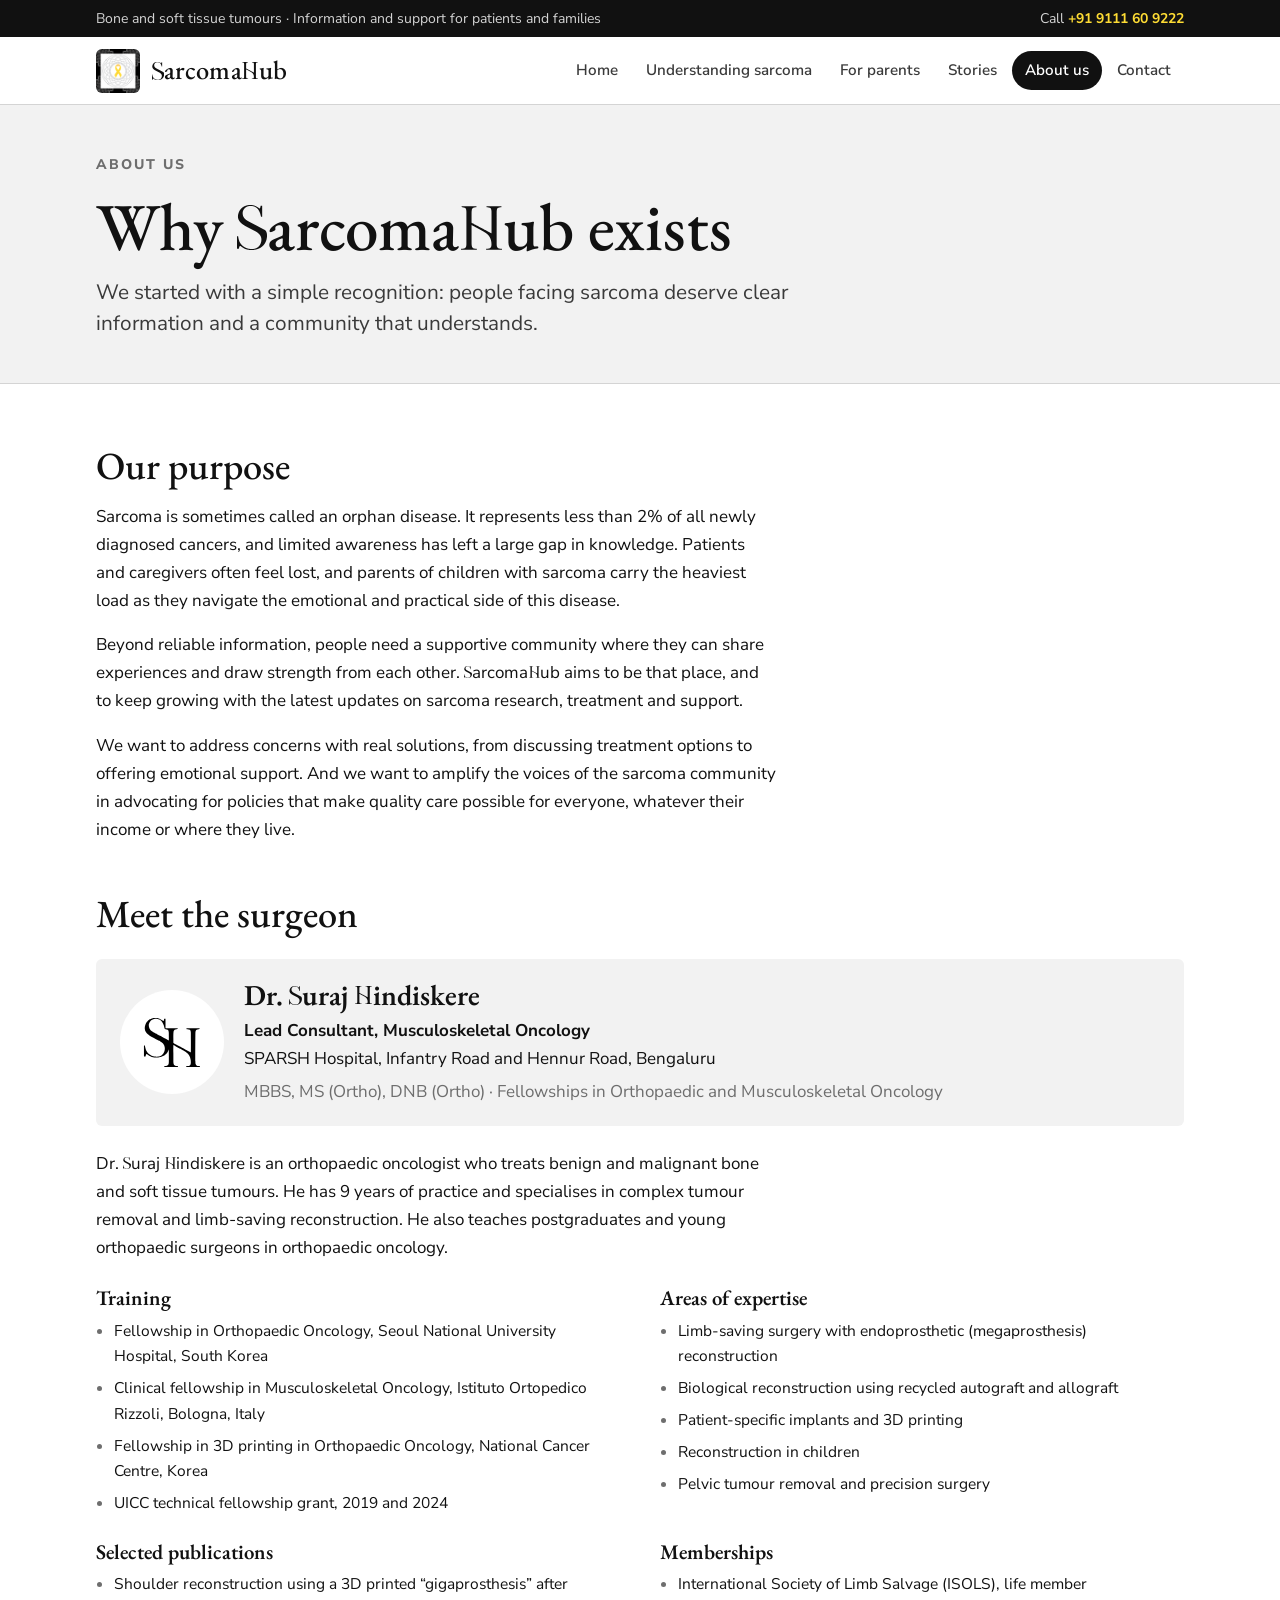
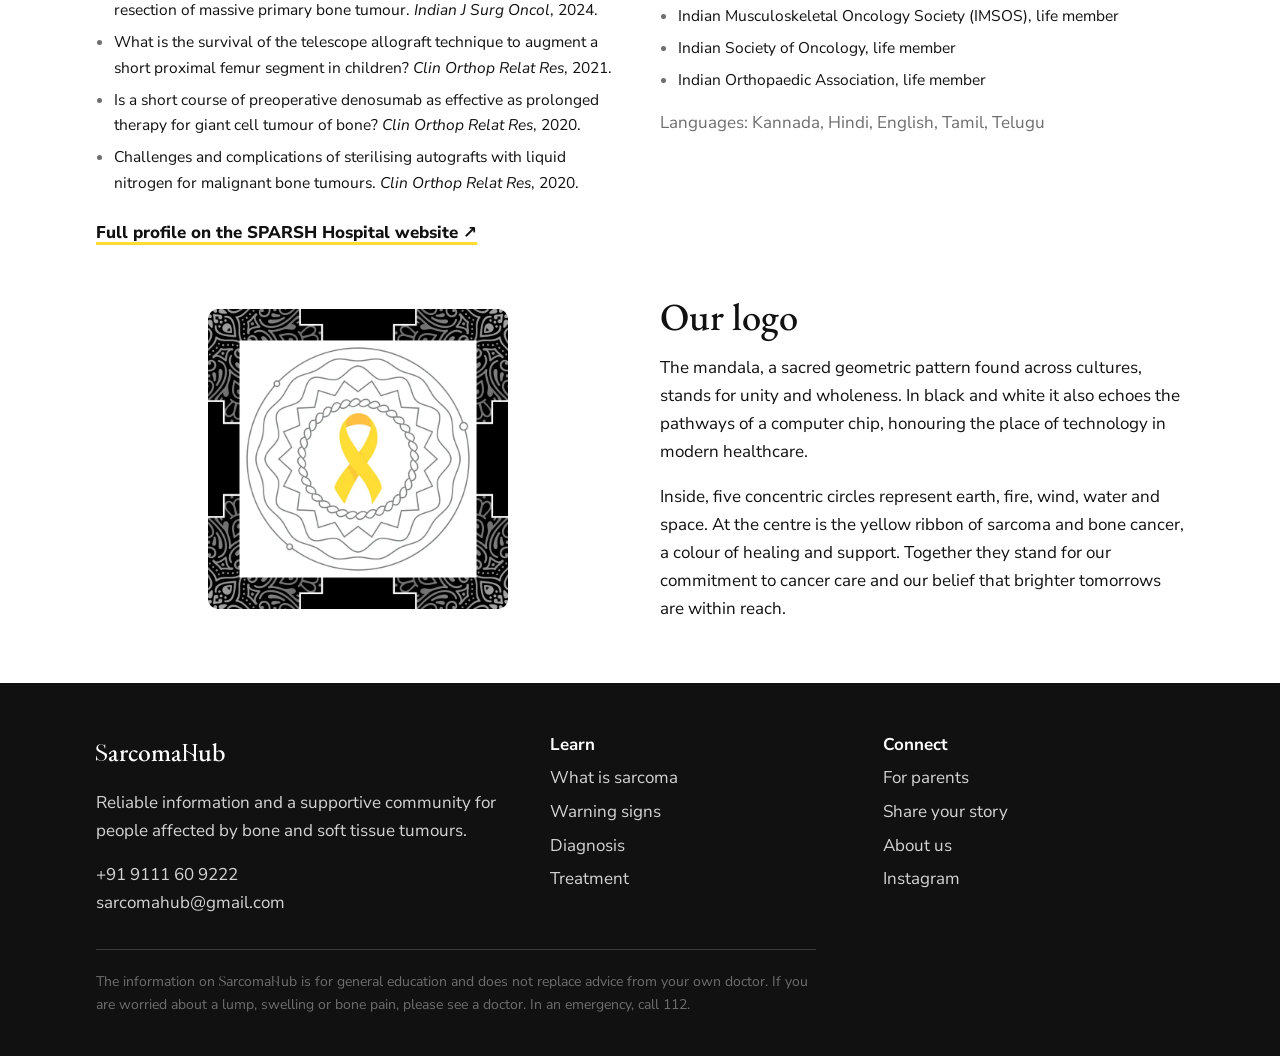
==== commit 20af3ee2: "Make browsers fetch the latest logo and styles Add version numbers to asset links and shorten asset " ====
--- a/about/index.html
+++ b/about/index.html
@@ -14,13 +14,13 @@
 <meta property="og:url" content="https://www.sarcomahub.com/about/">
 <meta name="twitter:card" content="summary_large_image">
 <meta name="theme-color" content="#111111">
-<link rel="icon" href="/assets/favicon-32.png" type="image/png" sizes="32x32">
-<link rel="apple-touch-icon" href="/assets/apple-touch-icon.png">
+<link rel="icon" href="/assets/favicon-32.png?v=7" type="image/png" sizes="32x32">
+<link rel="apple-touch-icon" href="/assets/apple-touch-icon.png?v=7">
 <meta property="og:image" content="https://www.sarcomahub.com/assets/og-image.jpg">
 <link rel="preconnect" href="https://fonts.googleapis.com">
 <link rel="preconnect" href="https://fonts.gstatic.com" crossorigin>
 <link rel="stylesheet" href="https://fonts.googleapis.com/css2?family=EB+Garamond:ital,wght@0,400;0,500;0,600;0,700;1,400;1,500&family=Nunito+Sans:ital,opsz,wght@0,6..12,400;0,6..12,600;0,6..12,800;0,6..12,900;1,6..12,400&display=swap">
-<link rel="stylesheet" href="/assets/style.css">
+<link rel="stylesheet" href="/assets/style.css?v=7">
 </head>
 <body>
 <a class="skip" href="#main">Skip to content</a>
@@ -28,7 +28,7 @@
 <header class="site">
   <div class="wrap">
     <a class="brand" href="/" aria-label="SarcomaHub home">
-      <img class="brand-logo" src="/assets/logo-96.png" width="44" height="44" alt="">
+      <img class="brand-logo" src="/assets/logo-96.png?v=7" width="44" height="44" alt="">
       <b class="brand-name"><span class="wm"><span class="g g-s">S</span>arcoma<span class="g g-h">H</span>ub</span></b>
     </a>
     <button class="menu-btn" id="menuBtn" aria-expanded="false" aria-controls="mainNav">Menu</button>
@@ -58,7 +58,7 @@
     <section class="stack" id="surgeon" style="gap:1.5rem">
       <h2>Meet the surgeon</h2>
       <div class="person-card">
-        <div class="avatar big" aria-hidden="true"><img src="/assets/logo-sh.svg" width="751" height="654" alt=""></div>
+        <div class="avatar big" aria-hidden="true"><img src="/assets/logo-sh.svg?v=7" width="751" height="654" alt=""></div>
         <div class="stack" style="gap:.35rem;min-width:0">
           <h3 style="font-size:var(--step-2)">Dr. <span class="wm"><span class="g g-s">S</span>uraj <span class="g g-h">H</span>indiskere</span></h3>
           <p><b>Lead Consultant, Musculoskeletal Oncology</b><br>SPARSH Hospital, Infantry Road and Hennur Road, Bengaluru</p>
@@ -130,6 +130,6 @@
     <p class="disclaimer">The information on <span class="wm"><span class="g g-s">S</span>arcoma<span class="g g-h">H</span>ub</span> is for general education and does not replace advice from your own doctor. If you are worried about a lump, swelling or bone pain, please see a doctor. In an emergency, call 112.</p>
   </div>
 </footer>
-<script src="/assets/site.js" defer></script>
+<script src="/assets/site.js?v=7" defer></script>
 </body>
 </html>
--- a/assets/style.css
+++ b/assets/style.css
@@ -40,9 +40,9 @@
 .g{display:inline-block;overflow:hidden;white-space:nowrap;text-indent:150%;font-size:inherit;background-color:currentColor;vertical-align:baseline;
    -webkit-mask-position:center;mask-position:center;-webkit-mask-size:contain;mask-size:contain;-webkit-mask-repeat:no-repeat;mask-repeat:no-repeat}
 .g-s{height:calc(var(--cap)*1.022);width:calc(var(--cap)*1.022*.659);margin:0 .01em calc(var(--cap)*-.011) 0;
-     -webkit-mask-image:url(/assets/letter-s.svg);mask-image:url(/assets/letter-s.svg)}
+     -webkit-mask-image:url(/assets/letter-s.svg?v=7);mask-image:url(/assets/letter-s.svg?v=7)}
 .g-h{height:var(--cap);width:calc(var(--cap)*.9425);margin:0 .015em 0 .02em;
-     -webkit-mask-image:url(/assets/letter-h.svg);mask-image:url(/assets/letter-h.svg)}
+     -webkit-mask-image:url(/assets/letter-h.svg?v=7);mask-image:url(/assets/letter-h.svg?v=7)}
 
 /* Masthead */
 .topbar{background:var(--black);color:var(--grey-3);font-size:var(--step--1)}
